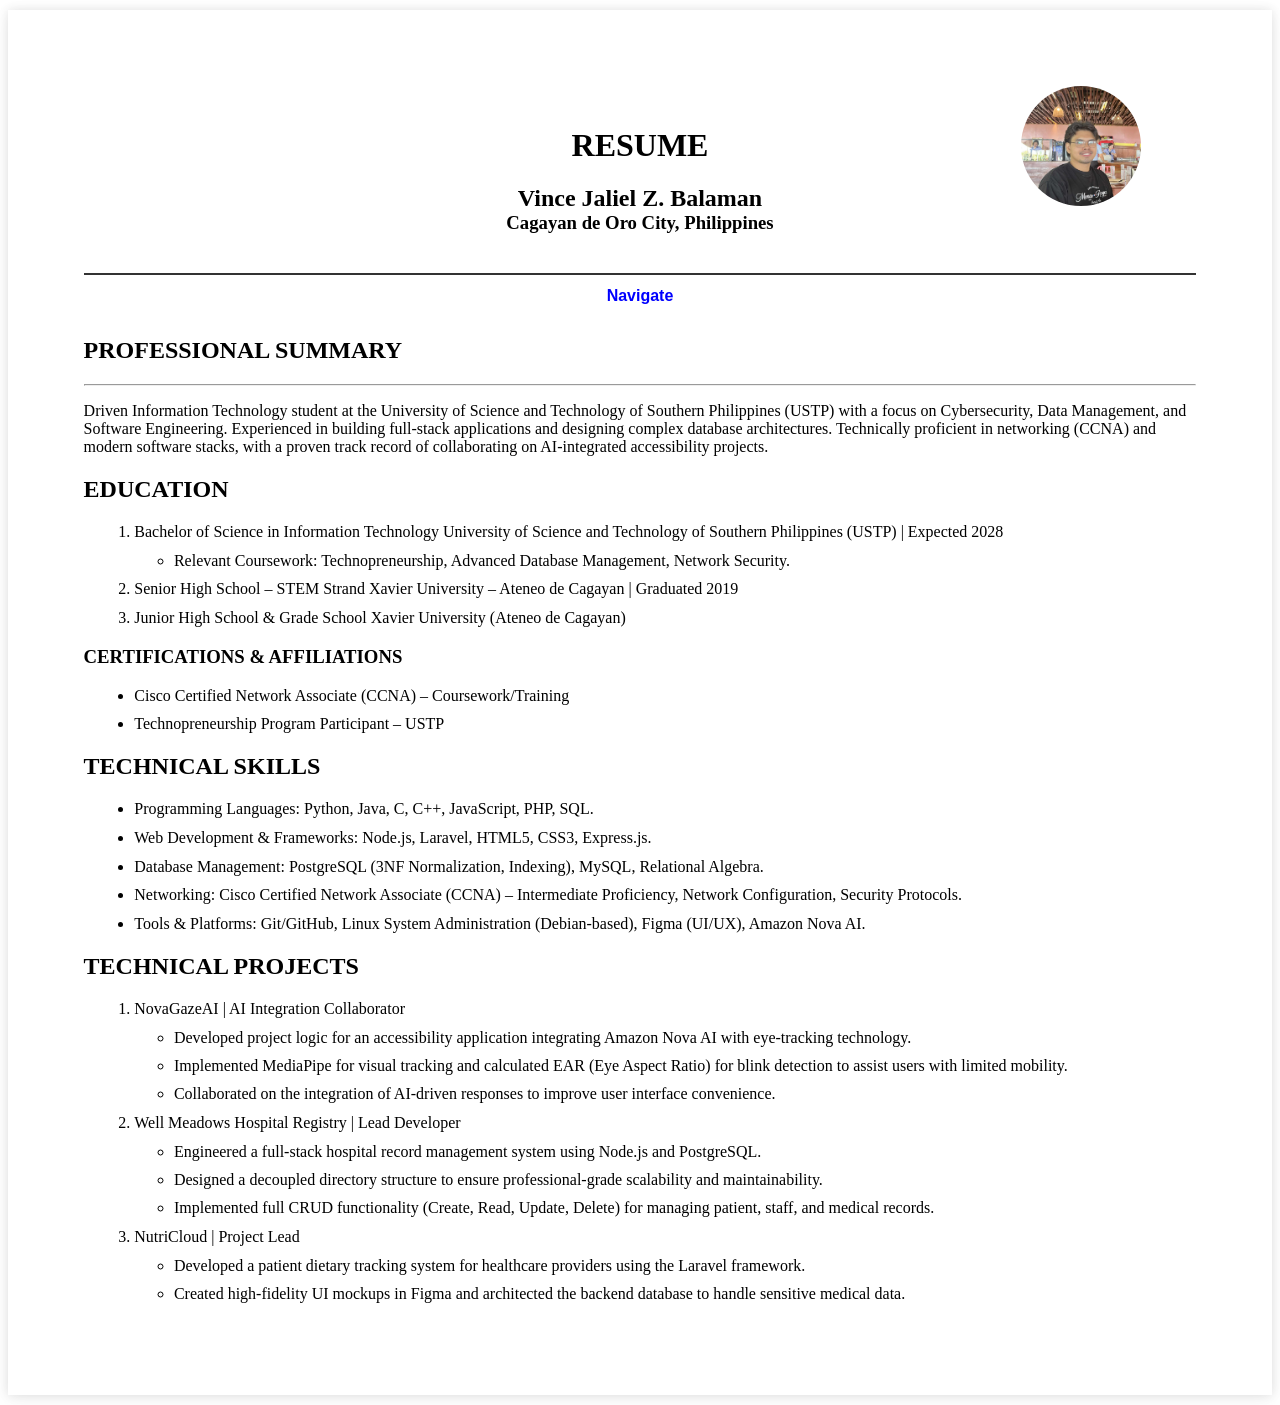
==== resume.html @ c4c331e5 "styled header and made collapsable navigation" ====
<!DOCTYPE html>
<html lang="en">
<head>
    <meta charset="UTF-8">
    <meta name="viewport" content="width=device-width, initial-scale=1.0">
    <title>Document</title>
    <link rel="stylesheet" href="resume.css">
    <script src="resume.js" defer></script>
</head>
<body>
    <div class="container">
        <header class="header">
            <div class="header-content">
                <h1>RESUME</h1>
                <h2 id="name">Vince Jaliel Z. Balaman</h2>
                <h3 id="add">Cagayan de Oro City, Philippines</h3>
            </div>
            
            <img src="assets/me.jpg" alt="Profile Photo" class="profile-photo">
        </header>
        <div class="navigate">
            <button class="nav-button">Navigate</button>
            <div class="nav-content">
                <a href="#aboutc">About</a>
                <a href="#educationc">Education</a>
                <a href="#skillsc">Skills</a>
                <a href="#projectsc">Projects</a>
                <a href="#contactc">Contact</a>
            </div>
        </div>
        <div class="about" id="aboutc">
            <h2>PROFESSIONAL SUMMARY</h2>
            <hr>
            <p>Driven Information Technology student at the University of Science and Technology of Southern Philippines (USTP) 
            with a focus on Cybersecurity, Data Management, and Software Engineering. Experienced in building full-stack applications 
            and designing complex database architectures. Technically proficient in networking (CCNA) and modern software stacks, 
            with a proven track record of collaborating on AI-integrated accessibility projects.</p>
        </div>
        <div class="education" id="educationc">
            <h2>EDUCATION</h2>
            <ol>
                <li>Bachelor of Science in Information Technology University of 
                    Science and Technology of Southern Philippines (USTP) | Expected 2028</li>
                <ul>
                    <li>Relevant Coursework: Technopreneurship, Advanced Database Management, Network Security.</li>
                </ul>
                <li>Senior High School – STEM Strand Xavier University – Ateneo de Cagayan | Graduated 2019</li>
                <li>Junior High School & Grade School Xavier University (Ateneo de Cagayan)</li>
            </ol>
            <h3>CERTIFICATIONS & AFFILIATIONS</h3>
            <ul>
                <li>Cisco Certified Network Associate (CCNA) – Coursework/Training</li>
                <li>Technopreneurship Program Participant – USTP</li>
            </ul>

        </div>
        <div class="skills" id="skillsc">
            <h2>TECHNICAL SKILLS</h2>
            <ul>
                <li>Programming Languages: Python, Java, C, C++, JavaScript, PHP, SQL.</li>
                <li>Web Development & Frameworks: Node.js, Laravel, HTML5, CSS3, Express.js.</li>
                <li>Database Management: PostgreSQL (3NF Normalization, Indexing), MySQL, Relational Algebra.</li>
                <li>Networking: Cisco Certified Network Associate (CCNA) – Intermediate Proficiency, Network Configuration, Security Protocols.</li>
                <li>Tools & Platforms: Git/GitHub, Linux System Administration (Debian-based), Figma (UI/UX), Amazon Nova AI.</li>
            </ul>

        </div>
        <div class="projects" id="projectsc">
            <h2>TECHNICAL PROJECTS</h2>
            <ol>
                <li>NovaGazeAI | AI Integration Collaborator</li>
                <ul>
                    <li>Developed project logic for an accessibility application integrating Amazon Nova AI with eye-tracking technology.</li>
                    <li>Implemented MediaPipe for visual tracking and calculated EAR (Eye Aspect Ratio) for blink detection to assist users with limited mobility.</li>
                    <li>Collaborated on the integration of AI-driven responses to improve user interface convenience.</li>
                </ul>
                <li>Well Meadows Hospital Registry | Lead Developer</li>
                <ul>
                    <li>Engineered a full-stack hospital record management system using Node.js and PostgreSQL.</li>
                    <li>Designed a decoupled directory structure to ensure professional-grade scalability and maintainability.</li>
                    <li>Implemented full CRUD functionality (Create, Read, Update, Delete) for managing patient, staff, and medical records.</li>
                </ul>
                <li>NutriCloud | Project Lead</li>
                <ul>
                    <li>Developed a patient dietary tracking system for healthcare providers using the Laravel framework.</li>
                    <li>Created high-fidelity UI mockups in Figma and architected the backend database to handle sensitive medical data.</li>
                </ul>
            </ol>

        </div>
        <div class="contact" id="contactc">

            <form action="click"></form>
        </div>
    </div>
</body>
</html>
---- resume.css ----
.container{
    background-color: white;
    width: var(210mm);
    min-height: var(297mm);
    padding: 20mm;
    margin: 10px auto;
    box-sizing: border-box;
    
    box-shadow: 0 0 10px rgba(0, 0, 0, 0.1), 0 5px 20px rgba(0, 0, 0, 0.05);
}

li{
    margin: 1%;
}

.header{
    position: relative;
    text-align: center;
    padding: 20px 0;
    border-bottom: 2px solid #333;
}

.profile-photo{
    position: absolute;
    top: 0;
    right: 5%;
    width: 120px;
    height: 120px;
    object-fit: cover;
    border-radius: 100%;
}

@media (max-width: 600px) {
    .profile-photo {
        position: static;
        display: block;
        margin: 0 auto 10px auto;
    }
}

#name{
    margin-bottom: 0;
}

#add{
    margin-top: 0;
}

.navigate{
    text-align: center;
}

.nav-button{
    color: blue;
    font-size: 100%;
    font-weight: bold;
    background-color: white;
    border: none;
    cursor: pointer;
    transition: 0.4s;
    margin-bottom: 1%;
    margin-top: 1%;
}

.active, .nav-button:hover {
    color: black;
}

.nav-content{
    display: flex;
    flex-direction: column;
    padding: 0 18px;
    max-height: 0;    
    overflow: hidden;
    transition: max-height 0.2s ease-out;
}
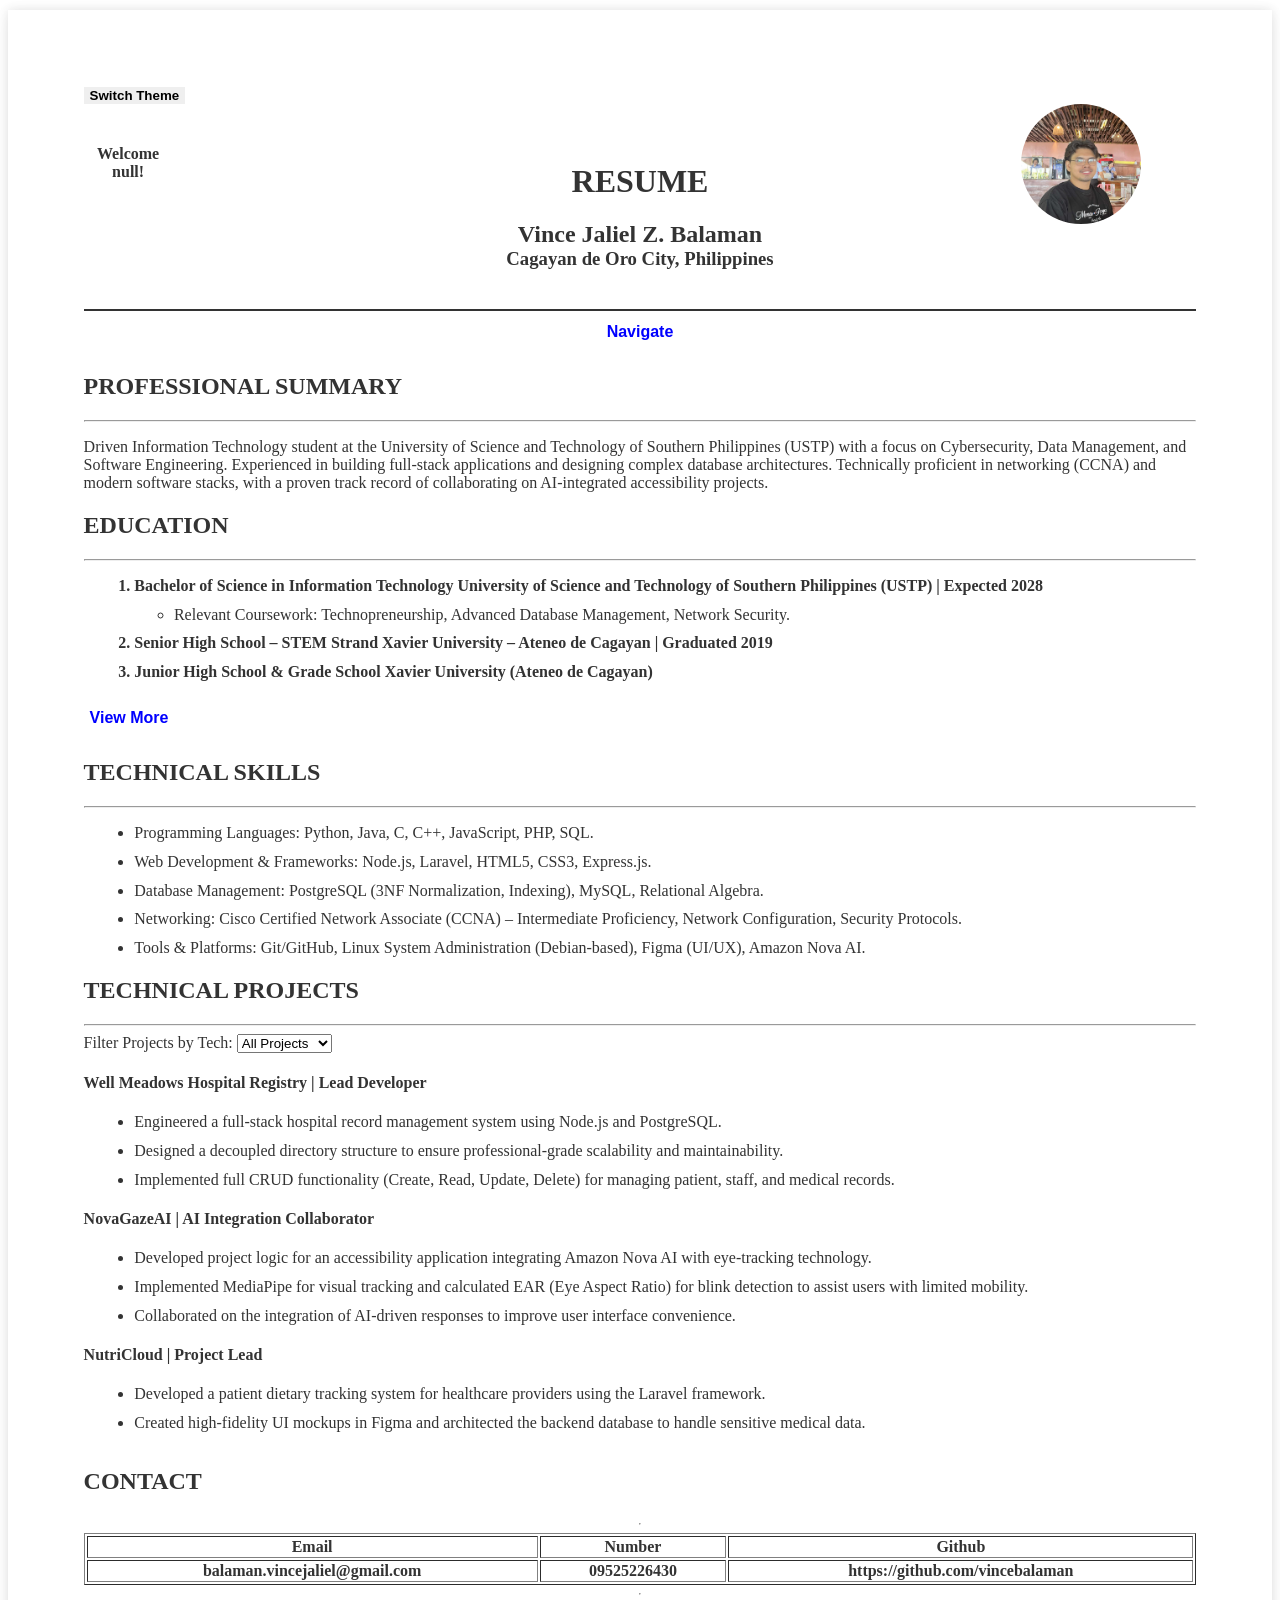
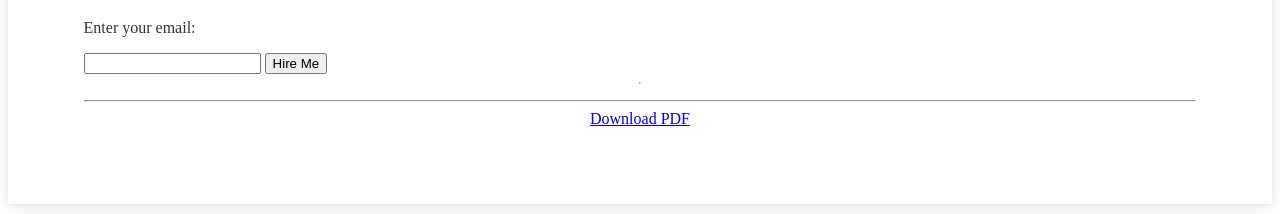
==== commit 5d1c1690: "version 0.5 of the website" ====
--- a/resume.html
+++ b/resume.html
@@ -5,12 +5,18 @@
     <meta name="viewport" content="width=device-width, initial-scale=1.0">
     <title>Document</title>
     <link rel="stylesheet" href="resume.css">
+    <script src="https://code.jquery.com/jquery-3.7.1.min.js" defer></script>
     <script src="resume.js" defer></script>
 </head>
 <body>
     <div class="container">
+        <nav>
+            <button id="theme-toggle">Switch Theme</button>
+        </nav>
         <header class="header">
             <div class="header-content">
+                <h4 id="guest"></h4>
+                <br>
                 <h1>RESUME</h1>
                 <h2 id="name">Vince Jaliel Z. Balaman</h2>
                 <h3 id="add">Cagayan de Oro City, Philippines</h3>
@@ -38,6 +44,7 @@
         </div>
         <div class="education" id="educationc">
             <h2>EDUCATION</h2>
+            <hr>
             <ol>
                 <li>Bachelor of Science in Information Technology University of 
                     Science and Technology of Southern Philippines (USTP) | Expected 2028</li>
@@ -47,15 +54,18 @@
                 <li>Senior High School – STEM Strand Xavier University – Ateneo de Cagayan | Graduated 2019</li>
                 <li>Junior High School & Grade School Xavier University (Ateneo de Cagayan)</li>
             </ol>
-            <h3>CERTIFICATIONS & AFFILIATIONS</h3>
-            <ul>
-                <li>Cisco Certified Network Associate (CCNA) – Coursework/Training</li>
-                <li>Technopreneurship Program Participant – USTP</li>
-            </ul>
-
+            <button class="more">View More</button>
+            <div class="certs">
+                <h3>CERTIFICATIONS & AFFILIATIONS</h3>
+                <ul>
+                    <li>Cisco Certified Network Associate (CCNA) – Coursework/Training</li>
+                    <li>Technopreneurship Program Participant – USTP</li>
+                </ul>
+            </div>
         </div>
         <div class="skills" id="skillsc">
             <h2>TECHNICAL SKILLS</h2>
+            <hr>
             <ul>
                 <li>Programming Languages: Python, Java, C, C++, JavaScript, PHP, SQL.</li>
                 <li>Web Development & Frameworks: Node.js, Laravel, HTML5, CSS3, Express.js.</li>
@@ -67,30 +77,76 @@
         </div>
         <div class="projects" id="projectsc">
             <h2>TECHNICAL PROJECTS</h2>
-            <ol>
-                <li>NovaGazeAI | AI Integration Collaborator</li>
-                <ul>
-                    <li>Developed project logic for an accessibility application integrating Amazon Nova AI with eye-tracking technology.</li>
-                    <li>Implemented MediaPipe for visual tracking and calculated EAR (Eye Aspect Ratio) for blink detection to assist users with limited mobility.</li>
-                    <li>Collaborated on the integration of AI-driven responses to improve user interface convenience.</li>
-                </ul>
-                <li>Well Meadows Hospital Registry | Lead Developer</li>
-                <ul>
-                    <li>Engineered a full-stack hospital record management system using Node.js and PostgreSQL.</li>
-                    <li>Designed a decoupled directory structure to ensure professional-grade scalability and maintainability.</li>
-                    <li>Implemented full CRUD functionality (Create, Read, Update, Delete) for managing patient, staff, and medical records.</li>
-                </ul>
-                <li>NutriCloud | Project Lead</li>
-                <ul>
-                    <li>Developed a patient dietary tracking system for healthcare providers using the Laravel framework.</li>
-                    <li>Created high-fidelity UI mockups in Figma and architected the backend database to handle sensitive medical data.</li>
-                </ul>
-            </ol>
+            <hr>
+            <label for="project-filter">Filter Projects by Tech:</label>
+            <select id="project-filter">
+                <option value="all">All Projects</option>
+                <option value="postgresql">PostgreSQL</option>
+                <option value="laravel">Laravel</option>
+                <option value="ai">AI / Python</option>
+            </select>
 
+            <div id="project-list">
+                <div class="project-item" data-tech="postgresql">
+                    <h4>Well Meadows Hospital Registry | Lead Developer</h4>
+                    <ul>
+                        <li>Engineered a full-stack hospital record management system using Node.js and PostgreSQL.</li>
+                        <li>Designed a decoupled directory structure to ensure professional-grade scalability and maintainability.</li>
+                        <li>Implemented full CRUD functionality (Create, Read, Update, Delete) for managing patient, staff, and medical records.</li>
+                    </ul>
+                </div>
+                <div class="project-item" data-tech="ai">
+                    <h4>NovaGazeAI | AI Integration Collaborator</h4>
+                    <ul>
+                        <li>Developed project logic for an accessibility application integrating Amazon Nova AI with eye-tracking technology.</li>
+                        <li>Implemented MediaPipe for visual tracking and calculated EAR (Eye Aspect Ratio) for blink detection to assist users with limited mobility.</li>
+                        <li>Collaborated on the integration of AI-driven responses to improve user interface convenience.</li>
+                    </ul>
+                </div>
+                <div class="project-item" data-tech="laravel">
+                    <h4>NutriCloud | Project Lead</h4>
+                    <ul>
+                        <li>Developed a patient dietary tracking system for healthcare providers using the Laravel framework.</li>
+                        <li>Created high-fidelity UI mockups in Figma and architected the backend database to handle sensitive medical data.</li>
+                    </ul>
+                </div>
+            </div>
         </div>
+
         <div class="contact" id="contactc">
-
-            <form action="click"></form>
+            <h2>CONTACT</h2>
+            <hr>
+            <table border="1">
+                <tr>
+                    <th>Email</th>
+                    <th>Number</th>
+                    <th>Github</th>
+                </tr>
+                <tr>
+                    <th>balaman.vincejaliel@gmail.com</th>
+                    <th>09525226430</th>
+                    <th>https://github.com/vincebalaman</th>
+                </tr>
+            </table>
+            <hr>
+            <form class="hform">
+                <p>Enter your email: </p>
+                <input type="email" id="user-email">
+                <input type="submit" value="Hire Me">
+            </form>
+            <hr>
+            <div id="contact-panel" style="display:none; position:fixed; top:20%; left:30%; background:white; padding:20px; border:1px solid #ccc;">
+                <form >
+                    <input type="text" name="name" value="Vince Balaman">
+                </form>
+                <h3>Contact Me</h3>
+                <p>Email: example@email.com</p>
+                <button id="close-panel">Close</button>
+            </div>
+        </div>
+        <div class="download">
+            <hr>
+            <a href="assets/my-resume.pdf" download="YourName_Resume" class="btn">Download PDF</a>
         </div>
     </div>
 </body>
--- a/resume.css
+++ b/resume.css
@@ -1,3 +1,13 @@
+#theme-toggle{
+    font-weight: bold;
+    border: none;
+    cursor: pointer;
+}
+
+.container { background: #fff; color: #333; transition: 0.3s; }
+
+.container.dark-theme { background: #1a1a1a; color: #f4f4f4; }
+
 .container{
     background-color: white;
     width: var(210mm);
@@ -13,11 +23,25 @@
     margin: 1%;
 }
 
+ol{
+    font-weight: bold;
+}
+
+ul{
+    font-weight: lighter;
+}
+
 .header{
     position: relative;
     text-align: center;
     padding: 20px 0;
     border-bottom: 2px solid #333;
+}
+
+#guest{
+    position: absolute;
+    right: 92%;
+    padding-bottom: 1%;
 }
 
 .profile-photo{
@@ -73,4 +97,44 @@
     max-height: 0;    
     overflow: hidden;
     transition: max-height 0.2s ease-out;
-}+}
+
+
+
+.more{
+    color: blue;
+    font-size: 100%;
+    font-weight: bold;
+    background-color: white;
+    border: none;
+    cursor: pointer;
+    transition: 0.4s;
+    margin-bottom: 1%;
+    margin-top: 1%;
+}
+
+.active, .more:hover {
+    color: black;
+}
+
+.certs{
+    display: flex;
+    flex-direction: column;
+    padding: 0 18px;
+    max-height: 0;    
+    overflow: hidden;
+    transition: max-height 0.2s ease-out;
+}
+
+.contact{
+    display: flex;
+    flex-direction: column;
+}
+
+.hform{
+    align-items: center;
+}
+
+.download{
+    text-align: center;
+}
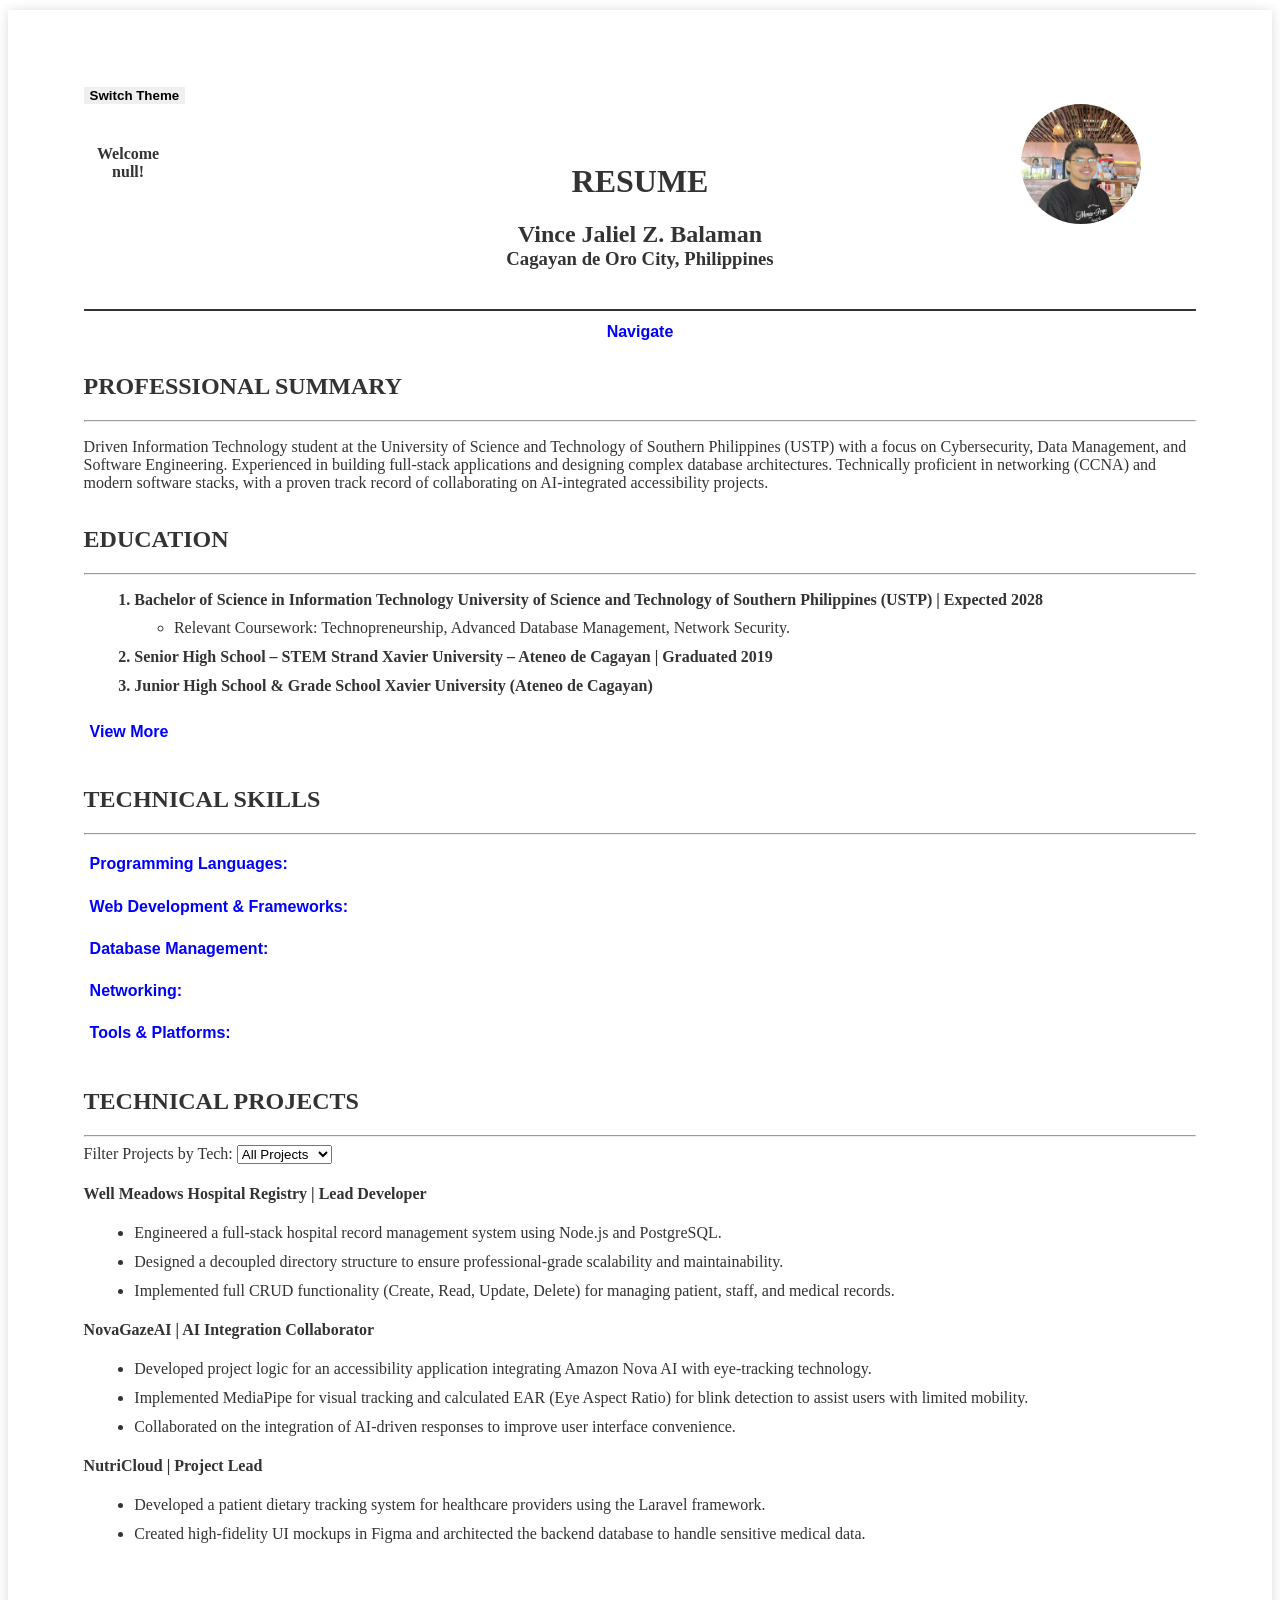
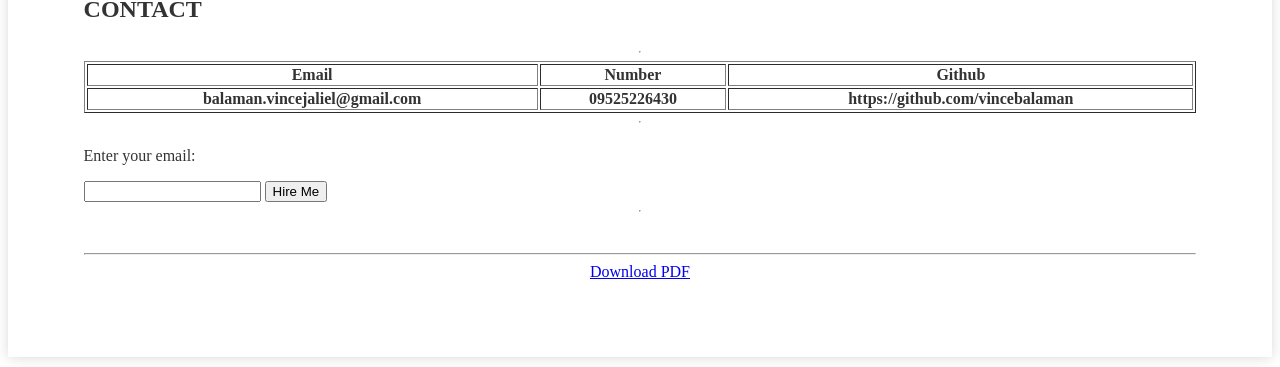
==== commit d8292e35: "almost finished version" ====
--- a/resume.html
+++ b/resume.html
@@ -66,13 +66,54 @@
         <div class="skills" id="skillsc">
             <h2>TECHNICAL SKILLS</h2>
             <hr>
-            <ul>
-                <li>Programming Languages: Python, Java, C, C++, JavaScript, PHP, SQL.</li>
-                <li>Web Development & Frameworks: Node.js, Laravel, HTML5, CSS3, Express.js.</li>
-                <li>Database Management: PostgreSQL (3NF Normalization, Indexing), MySQL, Relational Algebra.</li>
-                <li>Networking: Cisco Certified Network Associate (CCNA) – Intermediate Proficiency, Network Configuration, Security Protocols.</li>
-                <li>Tools & Platforms: Git/GitHub, Linux System Administration (Debian-based), Figma (UI/UX), Amazon Nova AI.</li>
-            </ul>
+            <button class="skillsb" id="proglang">Programming Languages:</button>
+            <div class="skillsc" id="proglangc">
+                <ul>
+                    <li>Python</li>
+                    <li>Java</li>
+                    <li>C</li>
+                    <li>C++</li>
+                    <li>JavaScript</li>
+                    <li>PHP</li>
+                    <li>SQL</li>
+                </ul>
+            </div>
+            <button class="skillsb" id="frameworksb">Web Development & Frameworks:</button>
+            <div class="skillsc" id="frameworksc">
+                <ul>
+                    <li>Node.js</li>
+                    <li>Laravel</li>
+                    <li>HTML5</li>
+                    <li>CSS3</li>
+                    <li>Express.js</li>
+                </ul>
+            </div>
+            <button class="skillsb" id="datab">Database Management:</button>
+            <div class="skillsc" id="dbc">
+                <ul>
+                    <li>PostgreSQL</li>
+                    <li>MySQL</li>
+                    <li>Relational Algebra</li>
+                    <li>Normalization</li>
+                    <li>Query Optimization</li>
+                </ul>
+            </div>
+            <button class="skillsb" id="networkingb">Networking:</button>
+            <div class="skillsc" id="networkingc">
+                <ul>
+                    <li>Cisco Certified Network Associate (CCNA)</li>
+                    <li>Network Configuration</li>
+                    <li>Security Protocols</li>
+                </ul>
+            </div>
+            <button class="skillsb" id="toolsb">Tools & Platforms:</button>
+            <div class="skillsc" id="toolsc">
+                <ul>
+                    <li>Git/GitHub</li>
+                    <li>Linux System Administration (Debian / Ubuntu)</li>
+                    <li>Figma (UI/UX)</li>
+                </ul>
+            </div>
 
         </div>
         <div class="projects" id="projectsc">
@@ -146,7 +187,7 @@
         </div>
         <div class="download">
             <hr>
-            <a href="assets/my-resume.pdf" download="YourName_Resume" class="btn">Download PDF</a>
+            <a href="assets/ResumePDF.pdf" download="ResumePDF" class="btn">Download PDF</a>
         </div>
     </div>
 </body>
--- a/resume.css
+++ b/resume.css
@@ -99,7 +99,25 @@
     transition: max-height 0.2s ease-out;
 }
 
-
+.about{
+    margin-bottom: 3%;
+}
+
+.education{
+    margin-bottom: 3%;
+}
+
+.skills{
+    margin-bottom: 3%;
+}
+
+.projects{
+    margin-bottom: 3%;
+}
+
+.contact{
+    margin-bottom: 3%;
+}
 
 .more{
     color: blue;
@@ -126,6 +144,68 @@
     transition: max-height 0.2s ease-out;
 }
 
+
+.skillsb{
+    color: blue;
+    font-size: 100%;
+    font-weight: bold;
+    background-color: white;
+    border: none;
+    cursor: pointer;
+    transition: 0.4s;
+    margin-bottom: 1%;
+    margin-top: 1%;
+}
+
+.active, .skillsb:hover {
+    color: black;
+}
+
+#proglangc{
+    display: flex;
+    flex-direction: column;
+    padding: 0 18px;
+    max-height: 0;    
+    overflow: hidden;
+    transition: max-height 0.2s ease-out;
+}
+
+#frameworksc{
+    display: flex;
+    flex-direction: column;
+    padding: 0 18px;
+    max-height: 0;    
+    overflow: hidden;
+    transition: max-height 0.2s ease-out;
+}
+
+#dbc{
+    display: flex;
+    flex-direction: column;
+    padding: 0 18px;
+    max-height: 0;    
+    overflow: hidden;
+    transition: max-height 0.2s ease-out;
+}
+
+#networkingc{
+    display: flex;
+    flex-direction: column;
+    padding: 0 18px;
+    max-height: 0;    
+    overflow: hidden;
+    transition: max-height 0.2s ease-out;
+}
+
+#toolsc{
+    display: flex;
+    flex-direction: column;
+    padding: 0 18px;
+    max-height: 0;    
+    overflow: hidden;
+    transition: max-height 0.2s ease-out;
+}
+
 .contact{
     display: flex;
     flex-direction: column;
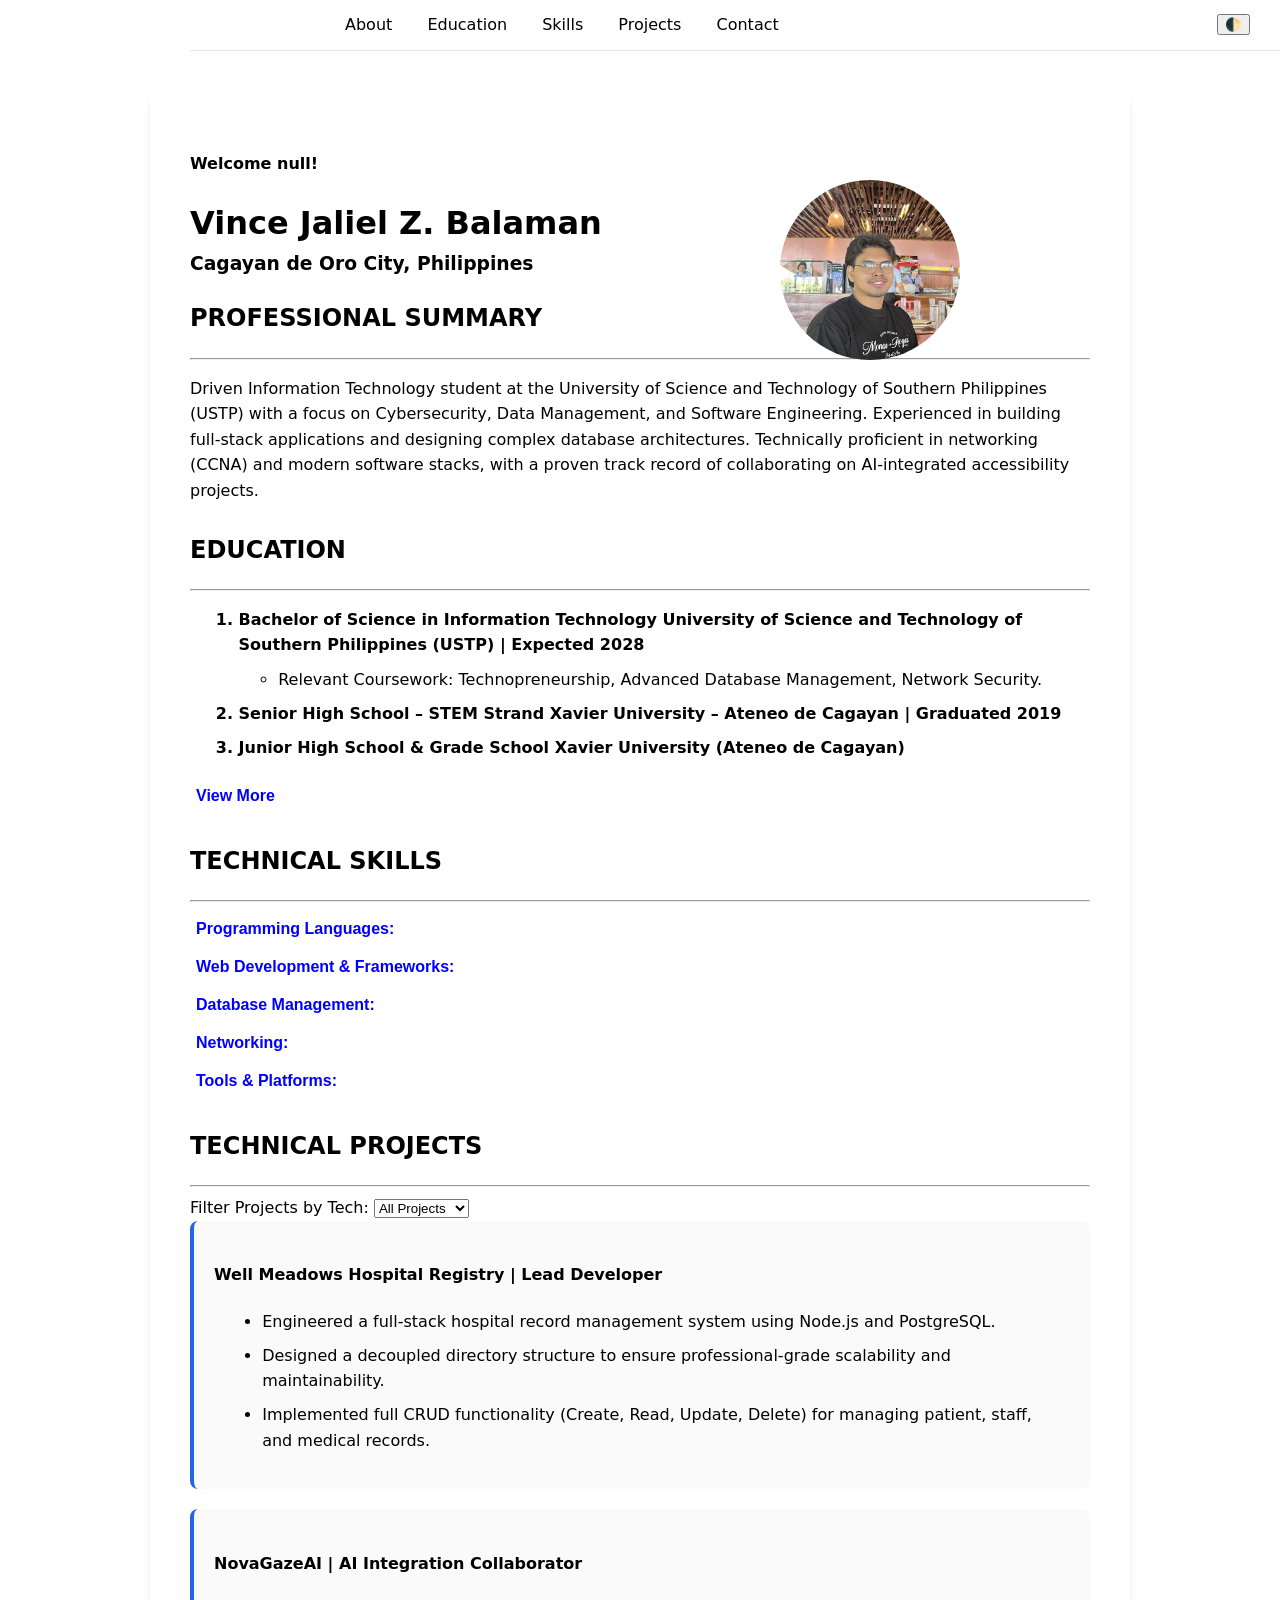
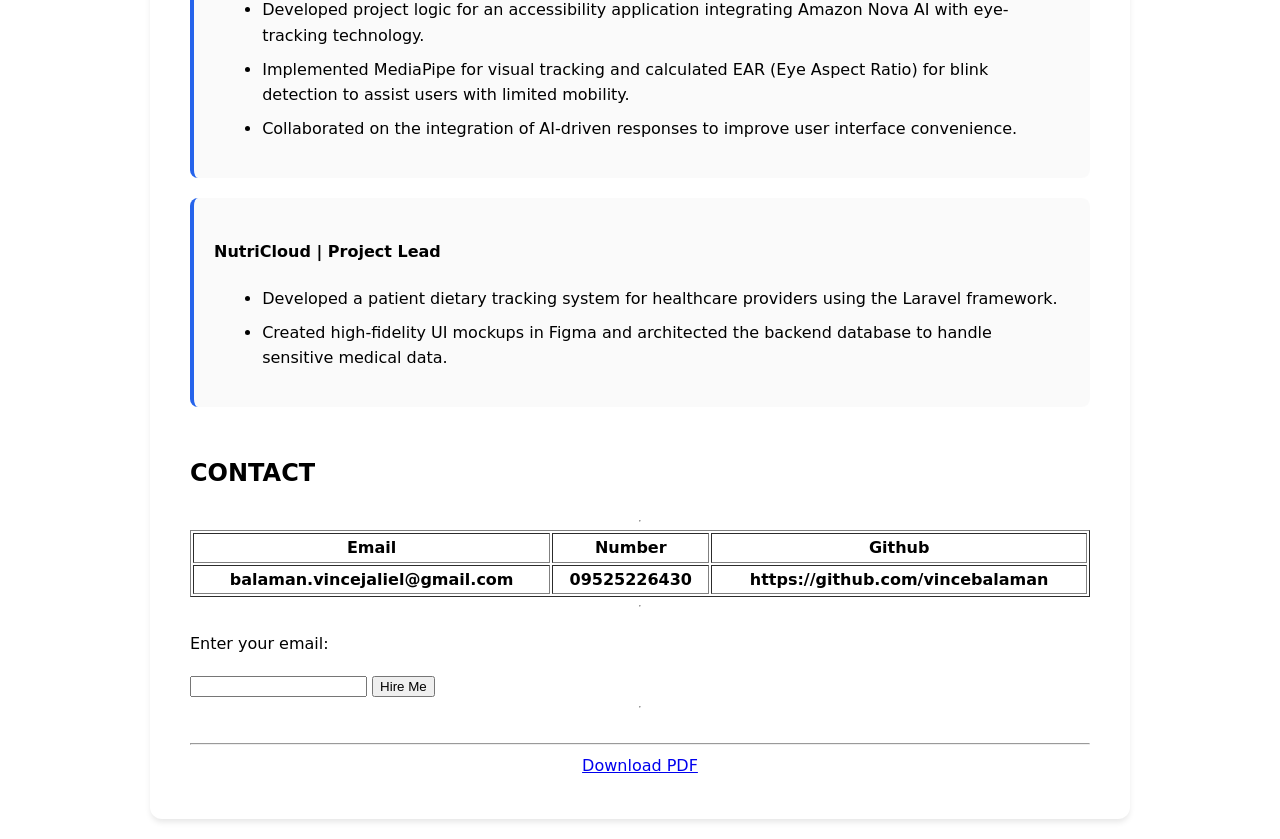
==== commit 4fdde9a7: "beautified version" ====
--- a/resume.html
+++ b/resume.html
@@ -10,30 +10,26 @@
 </head>
 <body>
     <div class="container">
-        <nav>
-            <button id="theme-toggle">Switch Theme</button>
+        <nav class="navbar">
+            <div class="nav-container">
+                <div class="nav-links">
+                    <a href="#aboutc">About</a>
+                    <a href="#educationc">Education</a>
+                    <a href="#skillsc">Skills</a>
+                    <a href="#projectsc">Projects</a>
+                    <a href="#contactc">Contact</a>
+                </div>
+                <button id="theme-toggle">🌓</button>
+            </div>
         </nav>
-        <header class="header">
-            <div class="header-content">
+        <header class="hero-header">
+            <div class="hero-text">
                 <h4 id="guest"></h4>
-                <br>
-                <h1>RESUME</h1>
-                <h2 id="name">Vince Jaliel Z. Balaman</h2>
+                <h1 id="name">Vince Jaliel Z. Balaman</h1>
                 <h3 id="add">Cagayan de Oro City, Philippines</h3>
             </div>
-            
             <img src="assets/me.jpg" alt="Profile Photo" class="profile-photo">
         </header>
-        <div class="navigate">
-            <button class="nav-button">Navigate</button>
-            <div class="nav-content">
-                <a href="#aboutc">About</a>
-                <a href="#educationc">Education</a>
-                <a href="#skillsc">Skills</a>
-                <a href="#projectsc">Projects</a>
-                <a href="#contactc">Contact</a>
-            </div>
-        </div>
         <div class="about" id="aboutc">
             <h2>PROFESSIONAL SUMMARY</h2>
             <hr>
--- a/resume.css
+++ b/resume.css
@@ -1,22 +1,84 @@
+:root {
+    --primary-color: #2563eb; /* Professional Blue */
+    --bg-light: #ffffff;
+    --text-light: #1f2937;
+    --bg-dark: #0f172a;
+    --text-dark: #f8fafc;
+    --nav-bg: rgba(255, 255, 255, 0.8);
+}
+
+body {
+    font-family: 'Inter', system-ui, sans-serif;
+    line-height: 1.6;
+    margin: 0;
+    padding-top: 70px; /* Space for fixed nav */
+    transition: background 0.3s;
+}
+
+/* Navbar Styling */
+.navbar {
+    position: fixed;
+    top: 0;
+    width: 100%;
+    background: var(--nav-bg);
+    backdrop-filter: blur(10px);
+    border-bottom: 1px solid #e5e7eb;
+    z-index: 1000;
+}
+
+.nav-container {
+    max-width: 1000px;
+    margin: 0 auto;
+    display: flex;
+    justify-content: space-between;
+    align-items: center;
+    padding: 0.75rem 2rem;
+}
+
+.nav-links a {
+    text-decoration: none;
+    color: inherit;
+    margin: 0 15px;
+    font-weight: 500;
+    transition: color 0.2s;
+}
+
+.nav-links a:hover { color: var(--primary-color); }
+
+/* Main Layout */
+.container {
+    max-width: 900px;
+    margin: 20px auto;
+    padding: 40px;
+    background: var(--bg-light);
+    border-radius: 12px;
+    box-shadow: 0 4px 6px -1px rgba(0, 0, 0, 0.1);
+}
+
 #theme-toggle{
-    font-weight: bold;
-    border: none;
-    cursor: pointer;
-}
-
-.container { background: #fff; color: #333; transition: 0.3s; }
-
-.container.dark-theme { background: #1a1a1a; color: #f4f4f4; }
-
-.container{
-    background-color: white;
-    width: var(210mm);
-    min-height: var(297mm);
-    padding: 20mm;
-    margin: 10px auto;
-    box-sizing: border-box;
-    
-    box-shadow: 0 0 10px rgba(0, 0, 0, 0.1), 0 5px 20px rgba(0, 0, 0, 0.05);
+    position: relative;
+    right: 8%;
+}
+
+.dark-theme { background-color: var(--bg-dark); color: var(--text-dark); }
+.dark-theme .container { background: #1e293b; color: var(--text-dark); }
+.dark-theme .navbar { background: rgba(15, 23, 42, 0.9); border-bottom-color: #334155; }
+
+/* Section Styling */
+.section-title {
+    color: var(--primary-color);
+    border-bottom: 2px solid var(--primary-color);
+    padding-bottom: 5px;
+    text-transform: uppercase;
+    font-size: 1.2rem;
+}
+
+.project-item {
+    background: rgba(0,0,0,0.02);
+    padding: 20px;
+    border-radius: 8px;
+    border-left: 4px solid var(--primary-color);
+    margin-bottom: 20px;
 }
 
 li{
@@ -38,18 +100,12 @@
     border-bottom: 2px solid #333;
 }
 
-#guest{
-    position: absolute;
-    right: 92%;
-    padding-bottom: 1%;
-}
-
 .profile-photo{
     position: absolute;
-    top: 0;
-    right: 5%;
-    width: 120px;
-    height: 120px;
+    top: 20%;
+    right: 25%;
+    width: 180px;
+    height: 180px;
     object-fit: cover;
     border-radius: 100%;
 }
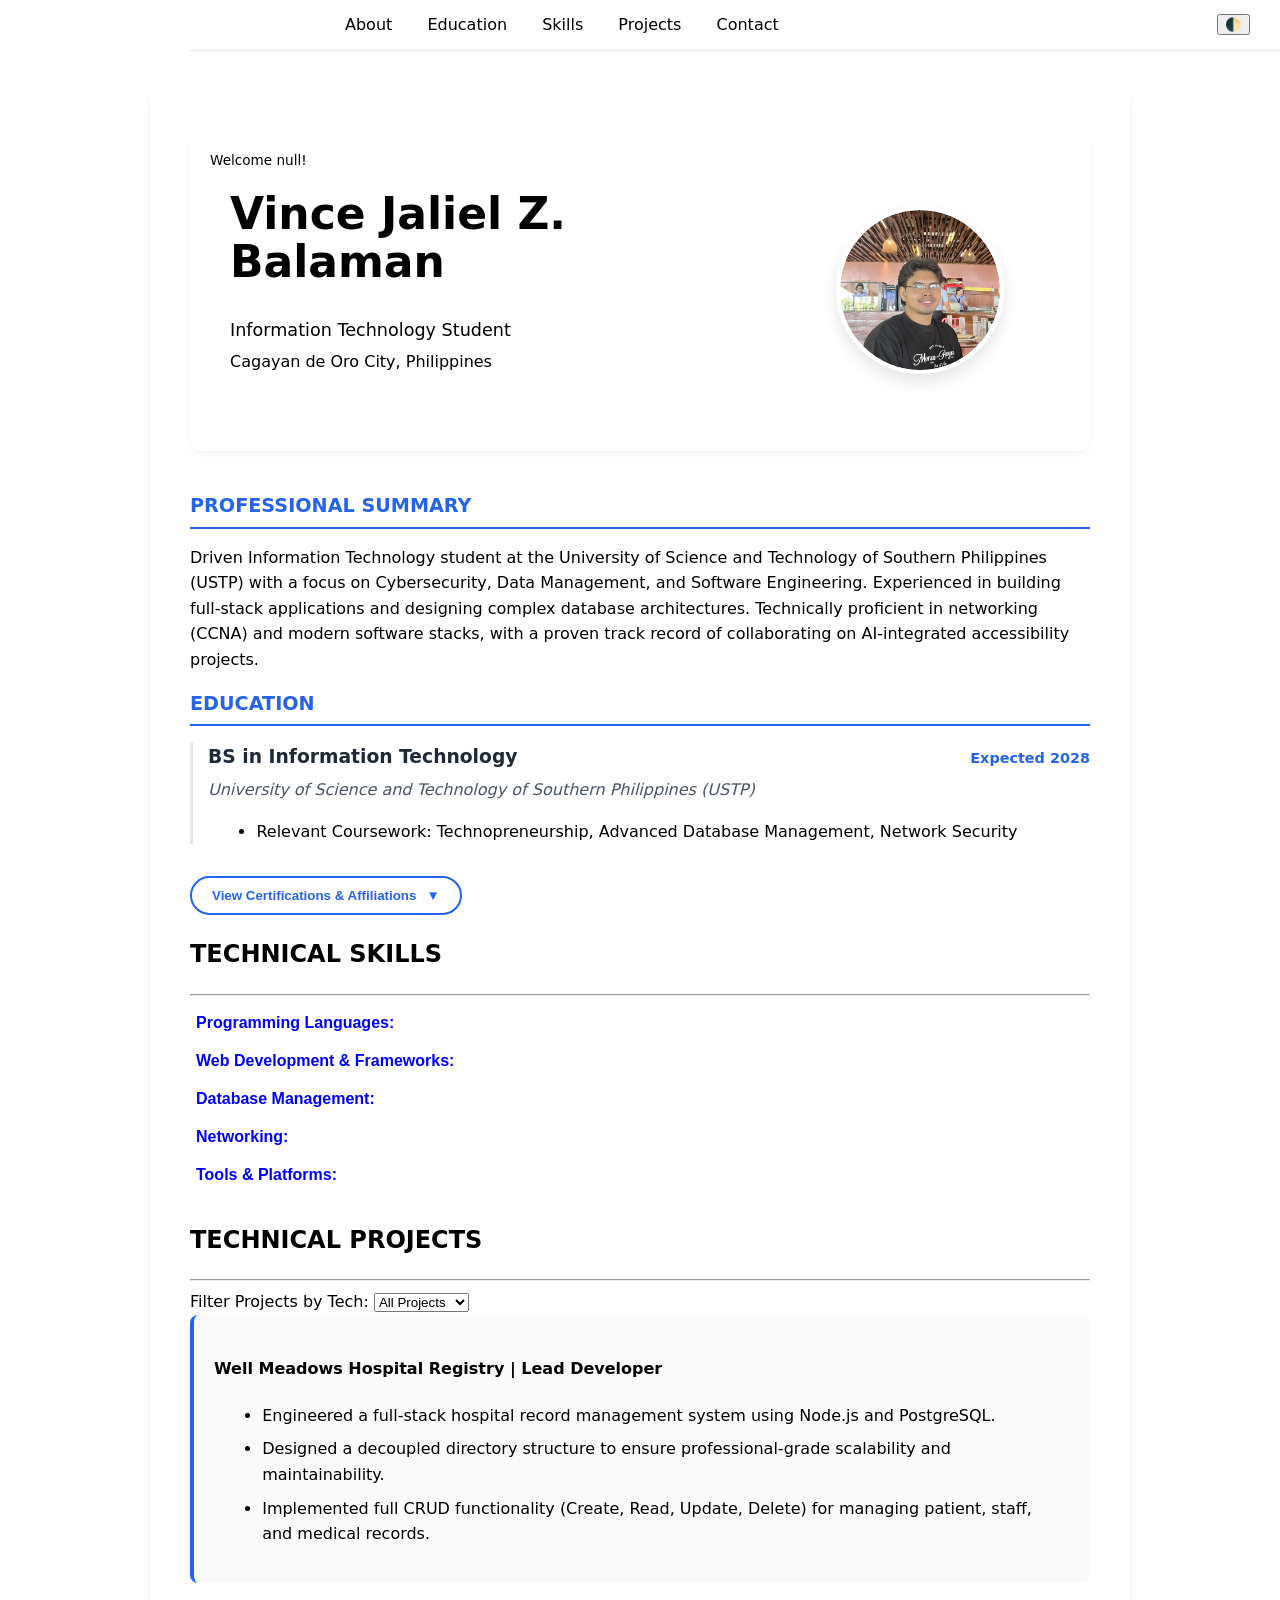
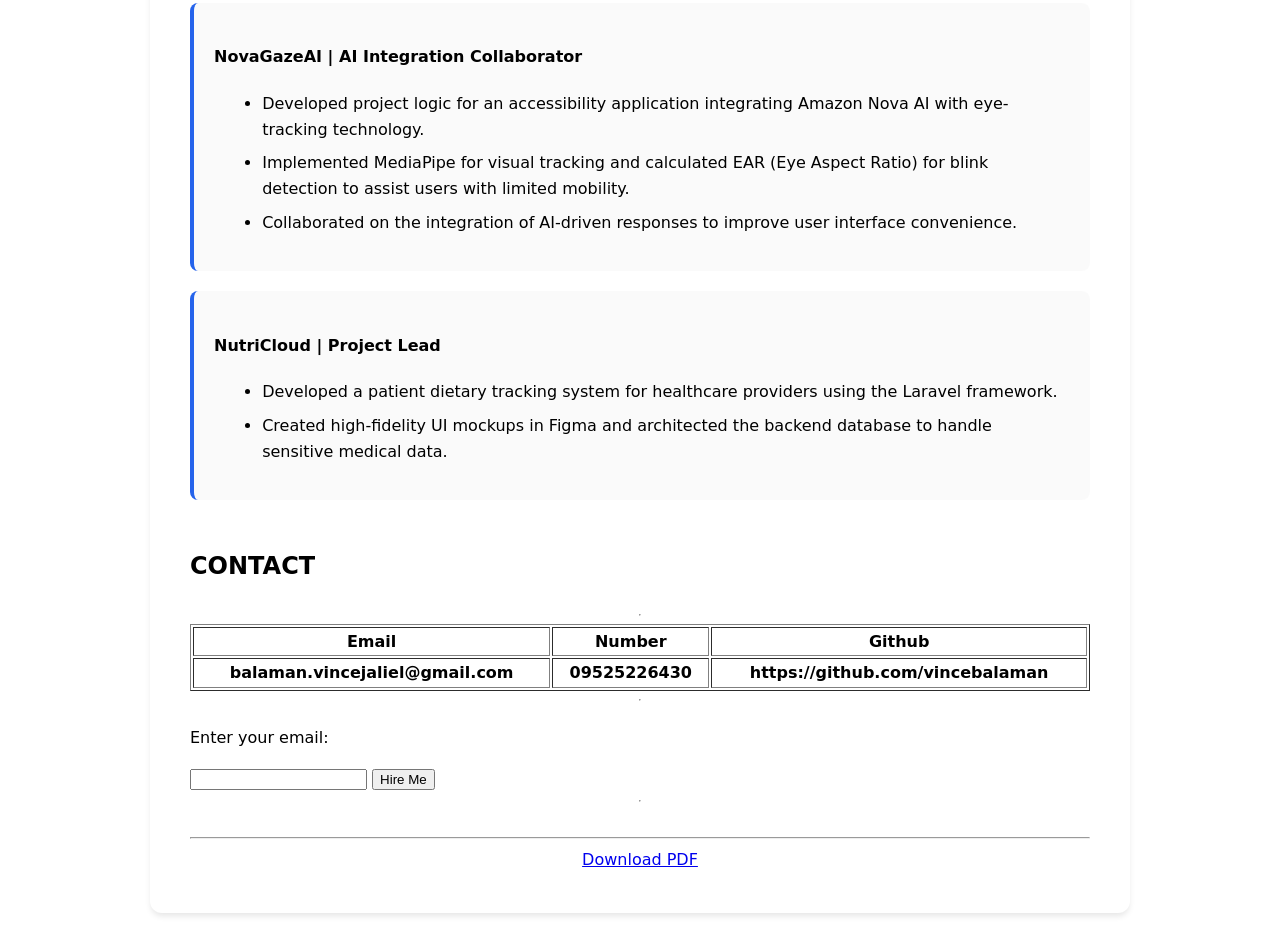
==== commit 16c97154: "up till educ" ====
--- a/resume.html
+++ b/resume.html
@@ -22,43 +22,63 @@
                 <button id="theme-toggle">🌓</button>
             </div>
         </nav>
-        <header class="hero-header">
-            <div class="hero-text">
-                <h4 id="guest"></h4>
-                <h1 id="name">Vince Jaliel Z. Balaman</h1>
-                <h3 id="add">Cagayan de Oro City, Philippines</h3>
-            </div>
-            <img src="assets/me.jpg" alt="Profile Photo" class="profile-photo">
+        <header class="hero-section">
+            <div class="welcome-bar">
+                <span id="guest"></span>
+            </div>
+
+            <div class="hero-container">
+                <div class="hero-text-col">
+                    <h1 id="name">Vince Jaliel Z. Balaman</h1>
+                    <p class="tagline">Information Technology Student</p>
+                    <p class="address">Cagayan de Oro City, Philippines</p>
+                    
+                    </div>
+
+                <div class="hero-photo-col">
+                    <div class="profile-photo-wrapper">
+                        <img src="assets/me.jpg" alt="Vince Balaman" class="profile-photo">
+                    </div>
+                </div>
+            </div>
         </header>
-        <div class="about" id="aboutc">
-            <h2>PROFESSIONAL SUMMARY</h2>
-            <hr>
+        <div class="summary-section" id="aboutc">
+            <h2 class="section-title">PROFESSIONAL SUMMARY</h2>
             <p>Driven Information Technology student at the University of Science and Technology of Southern Philippines (USTP) 
             with a focus on Cybersecurity, Data Management, and Software Engineering. Experienced in building full-stack applications 
             and designing complex database architectures. Technically proficient in networking (CCNA) and modern software stacks, 
             with a proven track record of collaborating on AI-integrated accessibility projects.</p>
         </div>
-        <div class="education" id="educationc">
-            <h2>EDUCATION</h2>
-            <hr>
-            <ol>
-                <li>Bachelor of Science in Information Technology University of 
-                    Science and Technology of Southern Philippines (USTP) | Expected 2028</li>
-                <ul>
-                    <li>Relevant Coursework: Technopreneurship, Advanced Database Management, Network Security.</li>
-                </ul>
-                <li>Senior High School – STEM Strand Xavier University – Ateneo de Cagayan | Graduated 2019</li>
-                <li>Junior High School & Grade School Xavier University (Ateneo de Cagayan)</li>
-            </ol>
-            <button class="more">View More</button>
-            <div class="certs">
-                <h3>CERTIFICATIONS & AFFILIATIONS</h3>
-                <ul>
-                    <li>Cisco Certified Network Associate (CCNA) – Coursework/Training</li>
-                    <li>Technopreneurship Program Participant – USTP</li>
-                </ul>
-            </div>
-        </div>
+        <section class="education-section" id="educationc">
+            <h2 class="section-title">Education</h2>
+            
+            <div class="education-item">
+                <div class="edu-header">
+                    <h3>BS in Information Technology</h3>
+                    <span class="edu-date">Expected 2028</span>
+                </div>
+                <p class="school-name">University of Science and Technology of Southern Philippines (USTP)</p>
+                <ul class="coursework">
+                    <li>Relevant Coursework: Technopreneurship, Advanced Database Management, Network Security</li>
+                </ul>
+            </div>
+
+            <div class="expandable-wrapper">
+                <button class="more-btn" id="toggle-certs">
+                    <span>View Certifications & Affiliations</span>
+                    <i class="arrow-icon">▼</i>
+                </button>
+                
+                <div class="certs-content">
+                    <div class="cert-card">
+                        <ul>
+                            <li>Cisco Certified Network Associate (CCNA) – Coursework/Training</li>
+                            <li>Technopreneurship Program Participant – USTP</li>
+                        </ul>
+                    </div>
+                </div>
+            </div>
+        </section>
         <div class="skills" id="skillsc">
             <h2>TECHNICAL SKILLS</h2>
             <hr>
--- a/resume.css
+++ b/resume.css
@@ -93,19 +93,53 @@
     font-weight: lighter;
 }
 
-.header{
+.hero-section {
+    background-color: var(--hero-bg);
+    border-radius: 12px;
+    padding: 60px 40px;
+    box-shadow: 0 4px 6px -1px rgba(0, 0, 0, 0.05);
+    margin-bottom: 40px;
     position: relative;
-    text-align: center;
-    padding: 20px 0;
-    border-bottom: 2px solid #333;
+    overflow: hidden;
+}
+
+.hero-section::after {
+    content: '';
+    position: absolute;
+    width: 200px;
+    height: 200px;
+    background: linear-gradient(135deg, var(--primary), transparent);
+    top: -50px;
+    right: -50px;
+    border-radius: 50%;
+    opacity: 0.1;
+}
+
+.hero-container {
+    display: grid;
+    grid-template-columns: 2fr 1fr; /* 2 parts text, 1 part photo */
+    gap: 40px;
+    align-items: center; /* V-Centering */
+}
+
+.profile-photo-wrapper {
+    width: 160px; /* Slightly larger, centered in its col */
+    height: 160px;
+    margin: 0 auto; /* Horizontal centering in the col */
+    overflow: hidden;
+    border-radius: 50%;
+    border: 4px solid #fff; /* White 'matte' border */
+    box-shadow: 0 8px 15px rgba(0,0,0,0.1); /* Soft shadow */
+    transition: transform 0.3s ease;
+}
+
+.profile-photo-wrapper:hover {
+    transform: translateY(-5px);
 }
 
 .profile-photo{
-    position: absolute;
-    top: 20%;
-    right: 25%;
-    width: 180px;
-    height: 180px;
+    width: 100%;
+    height: 100%;
     object-fit: cover;
     border-radius: 100%;
 }
@@ -118,23 +152,120 @@
     }
 }
 
-#name{
-    margin-bottom: 0;
+#guest {
+    position: absolute;
+    top: 20px;
+    left: 20px;
+    color: var(--text-sub);
+    font-size: 0.85rem;
+    font-weight: 400;
+}
+
+#name {
+    margin-top: 0;
+    font-size: 2.75rem;
+    line-height: 1.1;
+    color: var(--text-main);
+}
+
+.tagline {
+    font-size: 1.1rem;
+    color: var(--primary);
+    font-weight: 500;
+    margin-bottom: 5px;
+}
+
+.address {
+    margin-top: 0;
+    color: var(--text-sub);
+    font-weight: lighter;
 }
 
 #add{
     margin-top: 0;
 }
 
-.navigate{
-    text-align: center;
-}
-
-.nav-button{
+
+/* Container for the education entries */
+.education-item {
+    margin-bottom: 2rem;
+    padding-left: 15px;
+    border-left: 3px solid #e5e7eb; /* The 'Timeline' line */
+}
+
+.edu-header {
+    display: flex;
+    justify-content: space-between;
+    align-items: baseline;
+}
+
+.edu-header h3 { margin: 0; color: #1f2937; }
+.edu-date { font-weight: bold; color: #2563eb; font-size: 0.9rem; }
+.school-name { margin-top: 5px; color: #4b5563; font-style: italic; }
+
+/* The Modern Button */
+.more-btn {
+    display: flex;
+    align-items: center;
+    gap: 10px;
+    background: transparent;
+    border: 2px solid #2563eb;
+    color: #2563eb;
+    padding: 10px 20px;
+    border-radius: 30px;
+    font-weight: bold;
+    cursor: pointer;
+    transition: all 0.3s ease;
+    margin-top: 10px;
+}
+
+.more-btn:hover {
+    background: #2563eb;
+    color: white;
+}
+
+.more-btn.active .arrow-icon {
+    transform: rotate(180deg);
+}
+
+.arrow-icon {
+    font-style: normal;
+    transition: transform 0.3s ease;
+}
+
+/* The Collapsible Content */
+.certs-content {
+    max-height: 0;
+    overflow: hidden;
+    transition: max-height 0.4s ease-in-out;
+}
+
+.cert-card {
+    background: #f9fafb;
+    padding: 15px;
+    border-radius: 8px;
+    margin-top: 15px;
+    border: 1px solid #e5e7eb;
+}
+
+.skills{
+    margin-bottom: 3%;
+}
+
+.projects{
+    margin-bottom: 3%;
+}
+
+.contact{
+    margin-bottom: 3%;
+}
+
+
+.skillsb{
     color: blue;
     font-size: 100%;
     font-weight: bold;
-    background-color: white;
+    background-color: transparent;
     border: none;
     cursor: pointer;
     transition: 0.4s;
@@ -142,77 +273,6 @@
     margin-top: 1%;
 }
 
-.active, .nav-button:hover {
-    color: black;
-}
-
-.nav-content{
-    display: flex;
-    flex-direction: column;
-    padding: 0 18px;
-    max-height: 0;    
-    overflow: hidden;
-    transition: max-height 0.2s ease-out;
-}
-
-.about{
-    margin-bottom: 3%;
-}
-
-.education{
-    margin-bottom: 3%;
-}
-
-.skills{
-    margin-bottom: 3%;
-}
-
-.projects{
-    margin-bottom: 3%;
-}
-
-.contact{
-    margin-bottom: 3%;
-}
-
-.more{
-    color: blue;
-    font-size: 100%;
-    font-weight: bold;
-    background-color: white;
-    border: none;
-    cursor: pointer;
-    transition: 0.4s;
-    margin-bottom: 1%;
-    margin-top: 1%;
-}
-
-.active, .more:hover {
-    color: black;
-}
-
-.certs{
-    display: flex;
-    flex-direction: column;
-    padding: 0 18px;
-    max-height: 0;    
-    overflow: hidden;
-    transition: max-height 0.2s ease-out;
-}
-
-
-.skillsb{
-    color: blue;
-    font-size: 100%;
-    font-weight: bold;
-    background-color: white;
-    border: none;
-    cursor: pointer;
-    transition: 0.4s;
-    margin-bottom: 1%;
-    margin-top: 1%;
-}
-
 .active, .skillsb:hover {
     color: black;
 }
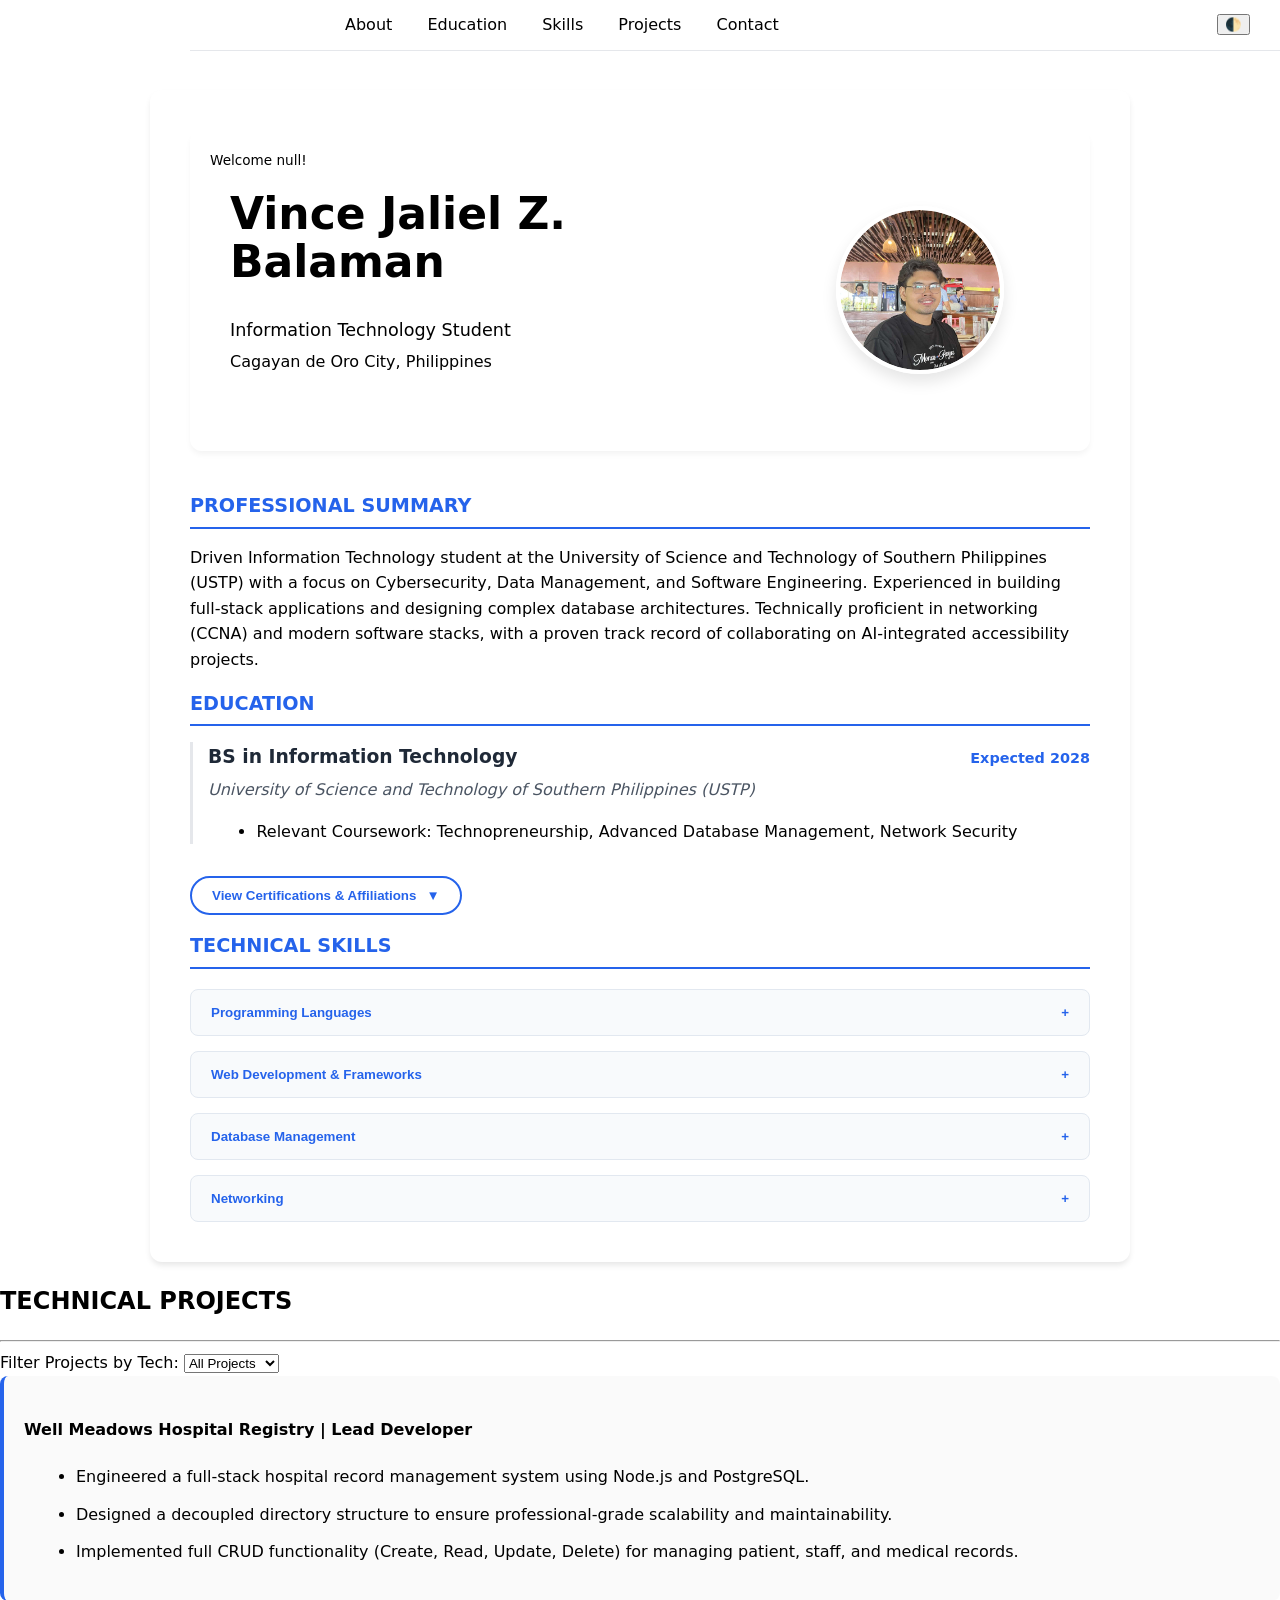
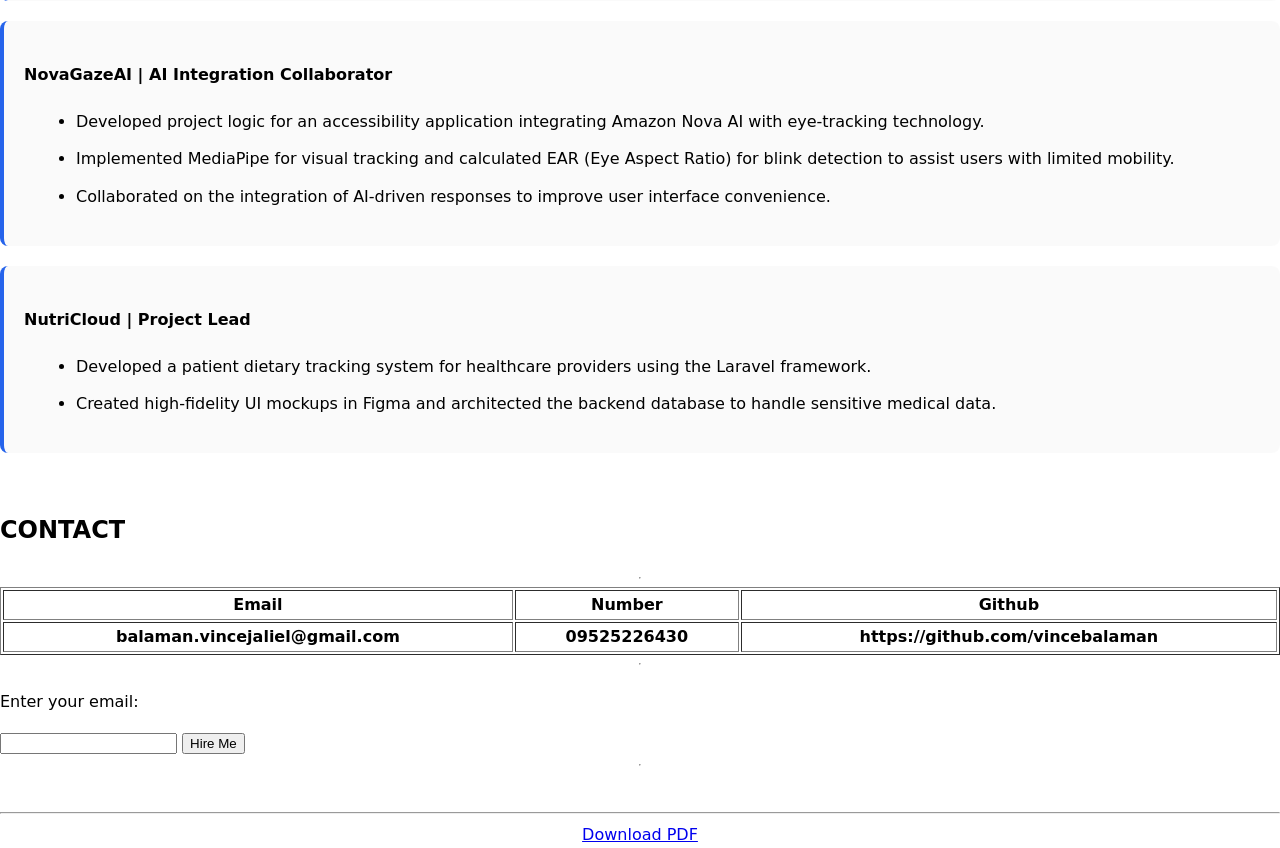
==== commit 71b991a6: "skills sorted" ====
--- a/resume.html
+++ b/resume.html
@@ -79,57 +79,54 @@
                 </div>
             </div>
         </section>
-        <div class="skills" id="skillsc">
-            <h2>TECHNICAL SKILLS</h2>
-            <hr>
-            <button class="skillsb" id="proglang">Programming Languages:</button>
-            <div class="skillsc" id="proglangc">
-                <ul>
-                    <li>Python</li>
-                    <li>Java</li>
-                    <li>C</li>
-                    <li>C++</li>
-                    <li>JavaScript</li>
-                    <li>PHP</li>
-                    <li>SQL</li>
-                </ul>
-            </div>
-            <button class="skillsb" id="frameworksb">Web Development & Frameworks:</button>
-            <div class="skillsc" id="frameworksc">
-                <ul>
-                    <li>Node.js</li>
-                    <li>Laravel</li>
-                    <li>HTML5</li>
-                    <li>CSS3</li>
-                    <li>Express.js</li>
-                </ul>
-            </div>
-            <button class="skillsb" id="datab">Database Management:</button>
-            <div class="skillsc" id="dbc">
-                <ul>
-                    <li>PostgreSQL</li>
-                    <li>MySQL</li>
-                    <li>Relational Algebra</li>
-                    <li>Normalization</li>
-                    <li>Query Optimization</li>
-                </ul>
-            </div>
-            <button class="skillsb" id="networkingb">Networking:</button>
-            <div class="skillsc" id="networkingc">
-                <ul>
-                    <li>Cisco Certified Network Associate (CCNA)</li>
-                    <li>Network Configuration</li>
-                    <li>Security Protocols</li>
-                </ul>
-            </div>
-            <button class="skillsb" id="toolsb">Tools & Platforms:</button>
-            <div class="skillsc" id="toolsc">
-                <ul>
-                    <li>Git/GitHub</li>
-                    <li>Linux System Administration (Debian / Ubuntu)</li>
-                    <li>Figma (UI/UX)</li>
-                </ul>
-            </div>
+        <section class="skills-section" id="skillsc">
+            <h2 class="section-title">Technical Skills</h2>
+            
+            <div class="skills-grid">
+                <div class="skill-category">
+                    <button class="skill-header" id="proglang">
+                        <span>Programming Languages</span>
+                        <span class="plus-icon">+</span>
+                    </button>
+                    <div class="skill-pills" id="proglangc">
+                        <span>Python</span> <span>Java</span> <span>C</span> 
+                        <span>C++</span> <span>JavaScript</span> <span>PHP</span> <span>SQL</span>
+                    </div>
+                </div>
+
+                <div class="skill-category">
+                    <button class="skill-header" id="frameworksb">
+                        <span>Web Development & Frameworks</span>
+                        <span class="plus-icon">+</span>
+                    </button>
+                    <div class="skill-pills" id="frameworksc">
+                        <span>Node.js</span> <span>Laravel</span> <span>HTML5</span> 
+                        <span>CSS3</span> <span>Express.js</span>
+                    </div>
+                </div>
+
+                <div class="skill-category">
+                    <button class="skill-header" id="datab">
+                        <span>Database Management</span>
+                        <span class="plus-icon">+</span>
+                    </button>
+                    <div class="skill-pills" id="dbc">
+                        <span>PostgreSQL</span> <span>MySQL</span> <span>Relational Algebra</span> 
+                        <span>Normalization</span> <span>Query Optimization</span>
+                    </div>
+                </div>
+
+                <div class="skill-category">
+                    <button class="skill-header" id="networkingb">
+                        <span>Networking</span>
+                        <span class="plus-icon">+</span>
+                    </button>
+                    <div class="skill-pills" id="networkingc">
+                        <span>Cisco Certified Network Associate (CCNA)</span> <span>Network Configuration</span> <span>Security Protocols</span>
+                    </div>
+                </div>
+            </div>
+        </section>
 
         </div>
         <div class="projects" id="projectsc">
--- a/resume.css
+++ b/resume.css
@@ -203,7 +203,6 @@
 .edu-date { font-weight: bold; color: #2563eb; font-size: 0.9rem; }
 .school-name { margin-top: 5px; color: #4b5563; font-style: italic; }
 
-/* The Modern Button */
 .more-btn {
     display: flex;
     align-items: center;
@@ -233,7 +232,6 @@
     transition: transform 0.3s ease;
 }
 
-/* The Collapsible Content */
 .certs-content {
     max-height: 0;
     overflow: hidden;
@@ -248,8 +246,63 @@
     border: 1px solid #e5e7eb;
 }
 
-.skills{
-    margin-bottom: 3%;
+.skills-grid {
+    display: grid;
+    grid-template-columns: 1fr; /* Stacked on mobile, 1fr 1fr on desktop */
+    gap: 15px;
+    margin-top: 20px;
+}
+
+/* Category Header Styling */
+.skill-header {
+    width: 100%;
+    display: flex;
+    justify-content: space-between;
+    align-items: center;
+    background: #f8fafc;
+    border: 1px solid #e2e8f0;
+    padding: 15px 20px;
+    border-radius: 8px;
+    color: #2563eb; /* Professional Blue */
+    font-weight: bold;
+    cursor: pointer;
+    transition: all 0.2s ease;
+}
+
+.skill-header:hover {
+    background: #eff6ff;
+    border-color: #2563eb;
+}
+
+/* Skill Pills Styling */
+.skill-pills {
+    max-height: 0;
+    overflow: hidden;
+    transition: max-height 0.3s ease-out;
+    display: flex;
+    flex-wrap: wrap;
+    gap: 10px;
+    padding: 0 10px;
+    text-align: center;
+}
+
+.skill-pills span {
+    background: #e2e8f0;
+    color: #475569;
+    padding: 6px 14px;
+    border-radius: 20px;
+    font-size: 0.9rem;
+    font-weight: 500;
+    margin-top: 1%;
+}
+
+.skill-header.active + .skill-pills {
+    padding: 15px 10px;
+    max-height: 200px; /* Adjust based on content */
+}
+
+.skill-header.active .plus-icon {
+    transform: rotate(45deg);
 }
 
 .projects{
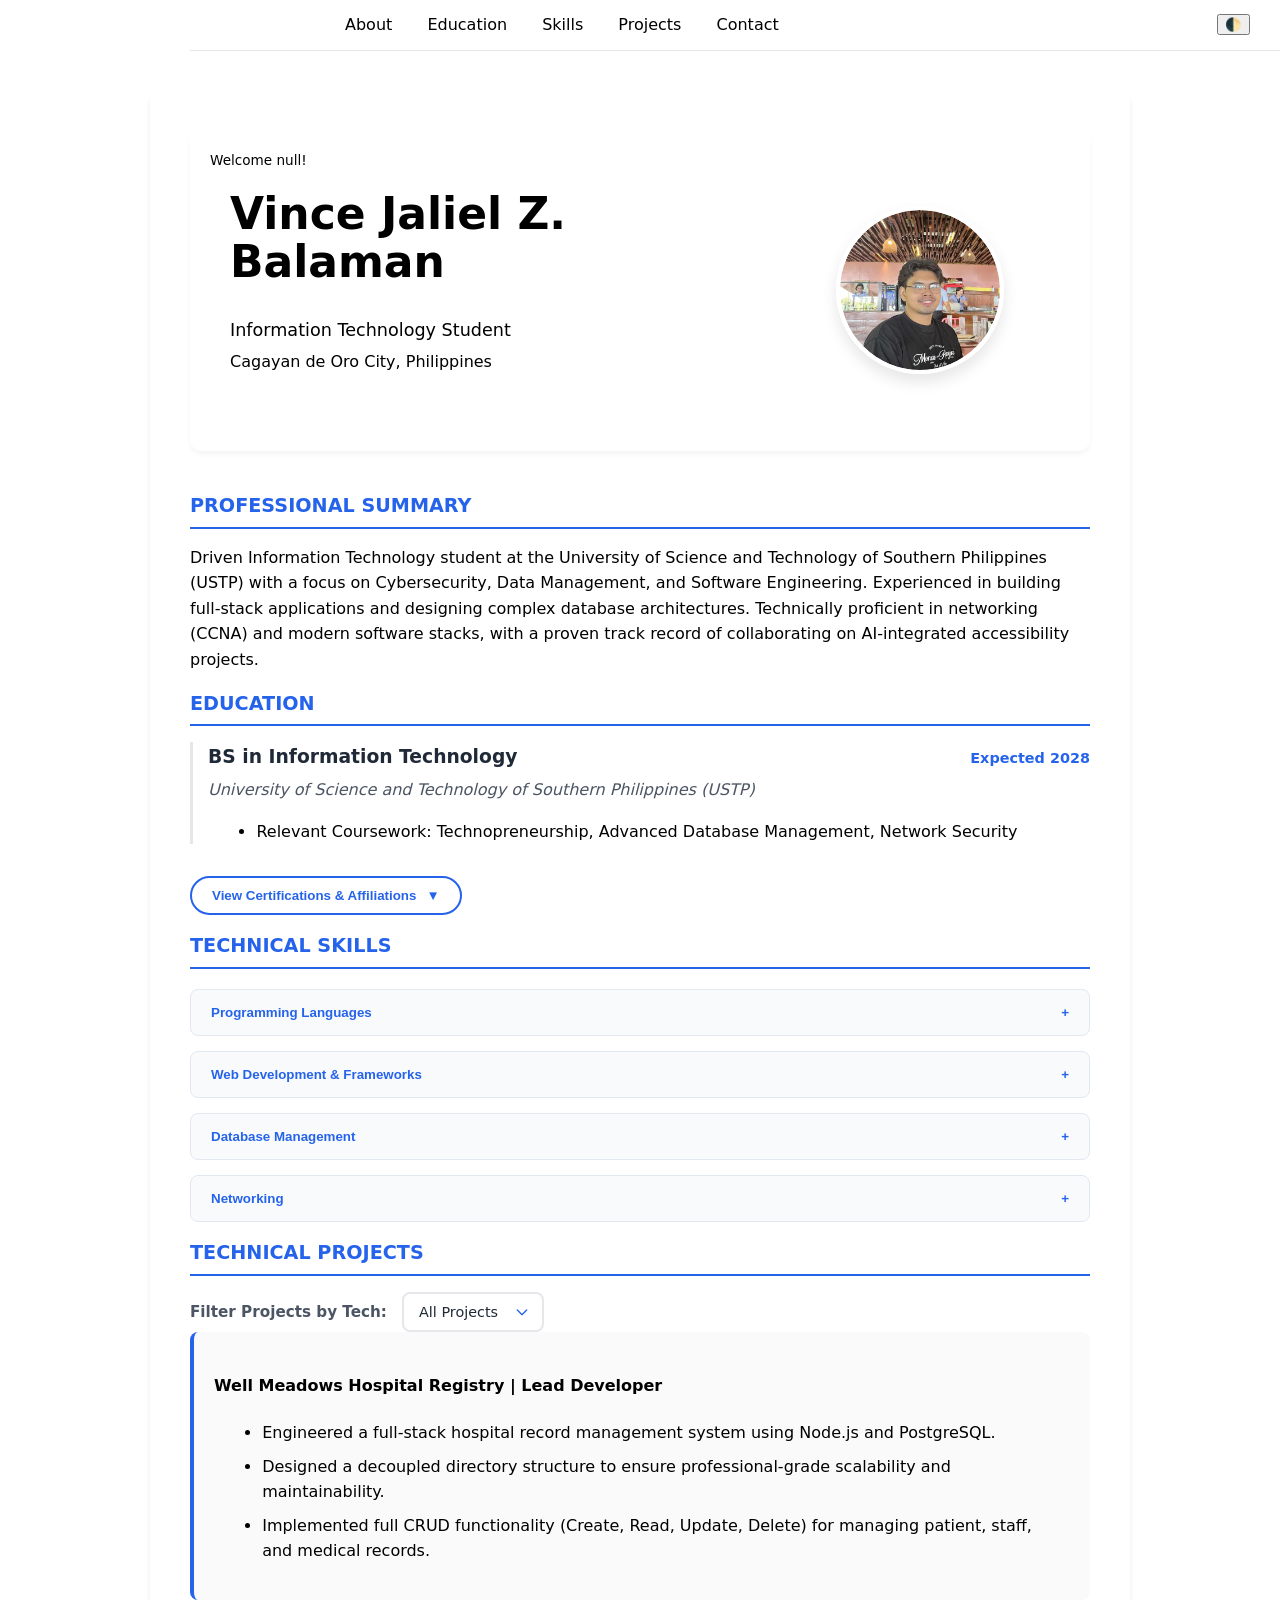
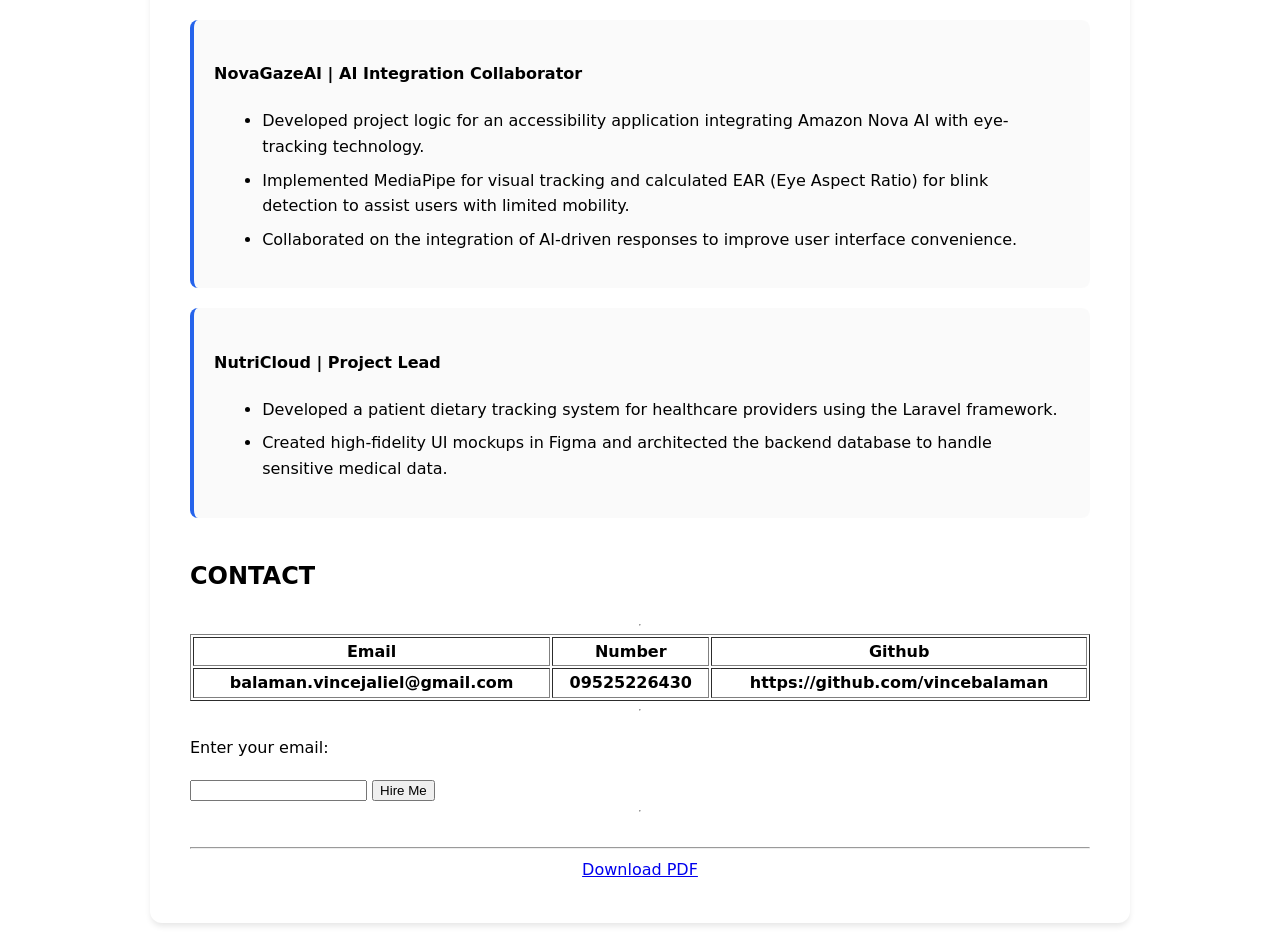
==== commit 570e0831: "projects sorted" ====
--- a/resume.html
+++ b/resume.html
@@ -128,10 +128,8 @@
             </div>
         </section>
 
-        </div>
         <div class="projects" id="projectsc">
-            <h2>TECHNICAL PROJECTS</h2>
-            <hr>
+            <h2 class="section-title">TECHNICAL PROJECTS</h2>
             <label for="project-filter">Filter Projects by Tech:</label>
             <select id="project-filter">
                 <option value="all">All Projects</option>
--- a/resume.css
+++ b/resume.css
@@ -305,31 +305,44 @@
     transform: rotate(45deg);
 }
 
-.projects{
-    margin-bottom: 3%;
+label[for="project-filter"] {
+    font-weight: 600;
+    color: #4b5563;
+    margin-right: 10px;
+    font-size: 0.95rem;
+}
+
+#project-filter {
+    appearance: none; /* Removes default browser arrow */
+    background-color: #ffffff;
+    border: 2px solid #e5e7eb;
+    border-radius: 8px;
+    padding: 10px 40px 10px 15px;
+    font-size: 0.9rem;
+    font-family: inherit;
+    color: #1f2937;
+    cursor: pointer;
+    transition: all 0.2s ease;
+    background-image: url("data:image/svg+xml,%3Csvg xmlns='http://www.w3.org/2000/svg' fill='none' viewBox='0 0 24 24' stroke='%232563eb'%3E%3Cpath stroke-linecap='round' stroke-linejoin='round' stroke-width='2' d='M19 9l-7 7-7-7'%3E%3C/path%3E%3C/svg%3E");
+    background-repeat: no-repeat;
+    background-position: right 12px center;
+    background-size: 16px;
+}
+
+#project-filter:hover {
+    border-color: #2563eb; /* Professional Blue */
+    box-shadow: 0 0 0 3px rgba(37, 99, 235, 0.1);
+}
+
+#project-filter:focus {
+    outline: none;
+    border-color: #2563eb;
 }
 
 .contact{
     margin-bottom: 3%;
 }
 
-
-.skillsb{
-    color: blue;
-    font-size: 100%;
-    font-weight: bold;
-    background-color: transparent;
-    border: none;
-    cursor: pointer;
-    transition: 0.4s;
-    margin-bottom: 1%;
-    margin-top: 1%;
-}
-
-.active, .skillsb:hover {
-    color: black;
-}
-
 #proglangc{
     display: flex;
     flex-direction: column;
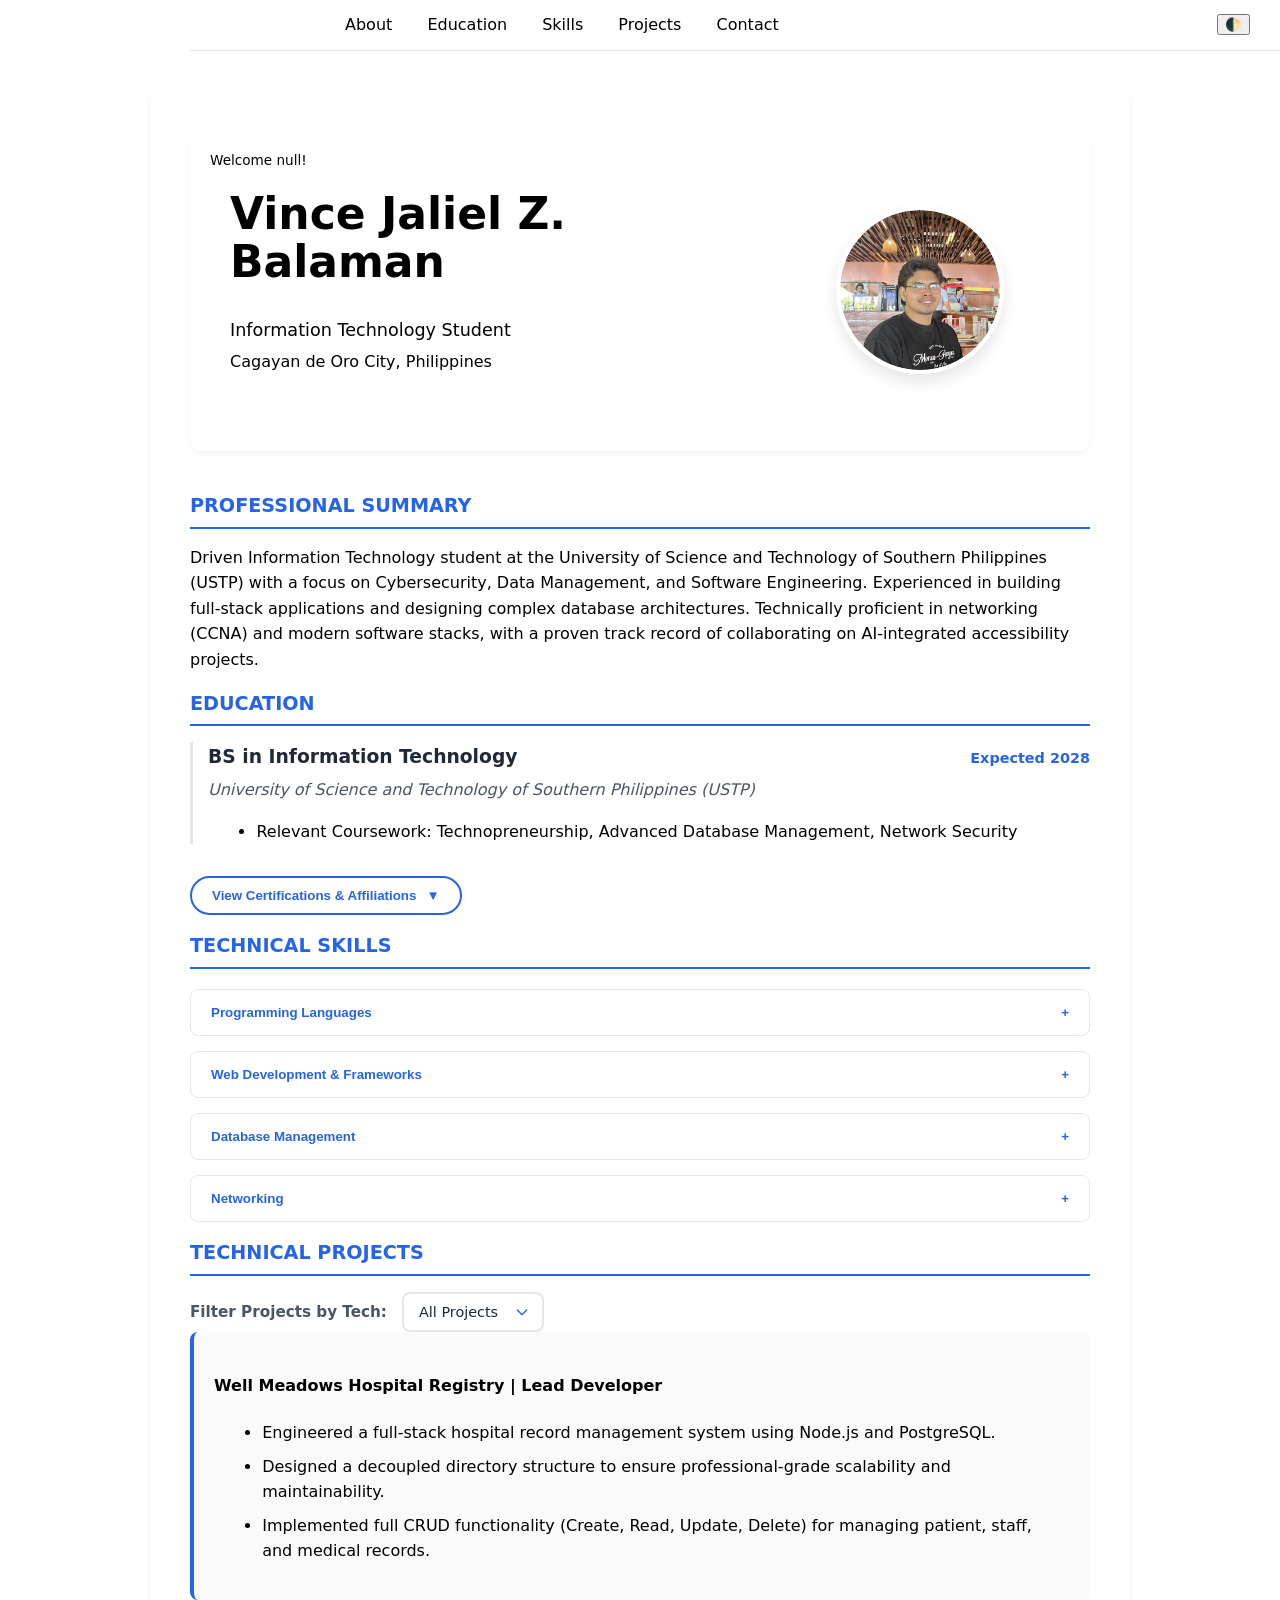
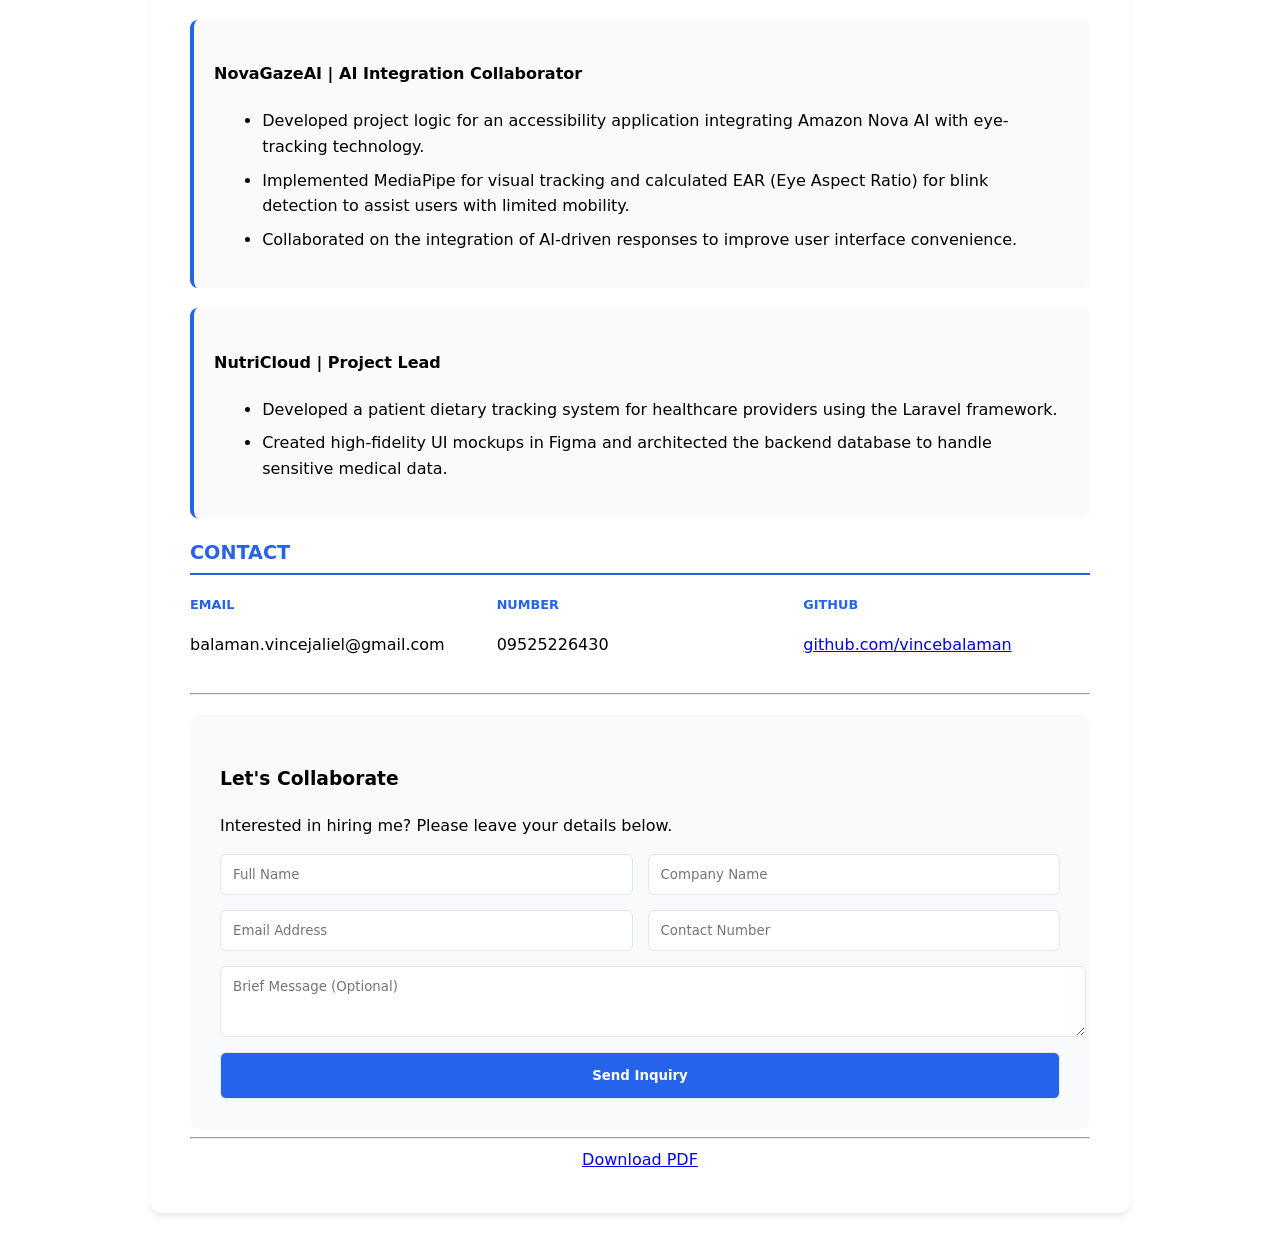
==== commit f3c69301: "final version w/ the prompts" ====
--- a/resume.html
+++ b/resume.html
@@ -166,34 +166,38 @@
         </div>
 
         <div class="contact" id="contactc">
-            <h2>CONTACT</h2>
+            <h2 class="section-title">CONTACT</h2>
+            <div class="contact-info-grid">
+                <div class="info-item">
+                    <strong>Email</strong>
+                    <p>balaman.vincejaliel@gmail.com</p>
+                </div>
+                <div class="info-item">
+                    <strong>Number</strong>
+                    <p>09525226430</p>
+                </div>
+                <div class="info-item">
+                    <strong>GitHub</strong>
+                    <p><a href="https://github.com/vincebalaman" target="_blank">github.com/vincebalaman</a></p>
+                </div>
+            </div>
+
             <hr>
-            <table border="1">
-                <tr>
-                    <th>Email</th>
-                    <th>Number</th>
-                    <th>Github</th>
-                </tr>
-                <tr>
-                    <th>balaman.vincejaliel@gmail.com</th>
-                    <th>09525226430</th>
-                    <th>https://github.com/vincebalaman</th>
-                </tr>
-            </table>
-            <hr>
-            <form class="hform">
-                <p>Enter your email: </p>
-                <input type="email" id="user-email">
-                <input type="submit" value="Hire Me">
-            </form>
-            <hr>
-            <div id="contact-panel" style="display:none; position:fixed; top:20%; left:30%; background:white; padding:20px; border:1px solid #ccc;">
-                <form >
-                    <input type="text" name="name" value="Vince Balaman">
+            <div class="hire-form-container">
+                <h3>Let's Collaborate</h3>
+                <p>Interested in hiring me? Please leave your details below.</p>
+                <form class="hform" id="recruitment-form">
+                    <div class="form-group">
+                        <input type="text" id="user-name" placeholder="Full Name" required>
+                        <input type="text" id="user-company" placeholder="Company Name" required>
+                    </div>
+                    <div class="form-group">
+                        <input type="email" id="user-email" placeholder="Email Address" required>
+                        <input type="tel" id="user-phone" placeholder="Contact Number" required>
+                    </div>
+                    <textarea id="user-message" placeholder="Brief Message (Optional)" rows="3"></textarea>
+                    <input type="submit" value="Send Inquiry" class="submit-btn">
                 </form>
-                <h3>Contact Me</h3>
-                <p>Email: example@email.com</p>
-                <button id="close-panel">Close</button>
             </div>
         </div>
         <div class="download">
--- a/resume.css
+++ b/resume.css
@@ -259,7 +259,7 @@
     display: flex;
     justify-content: space-between;
     align-items: center;
-    background: #f8fafc;
+    background: transparent;
     border: 1px solid #e2e8f0;
     padding: 15px 20px;
     border-radius: 8px;
@@ -270,7 +270,7 @@
 }
 
 .skill-header:hover {
-    background: #eff6ff;
+    background: transparent;
     border-color: #2563eb;
 }
 
@@ -284,6 +284,7 @@
     gap: 10px;
     padding: 0 10px;
     text-align: center;
+    background-color: transparent;
 }
 
 .skill-pills span {
@@ -299,6 +300,7 @@
 .skill-header.active + .skill-pills {
     padding: 15px 10px;
     max-height: 200px; /* Adjust based on content */
+    color: black;
 }
 
 .skill-header.active .plus-icon {
@@ -339,10 +341,6 @@
     border-color: #2563eb;
 }
 
-.contact{
-    margin-bottom: 3%;
-}
-
 #proglangc{
     display: flex;
     flex-direction: column;
@@ -388,13 +386,62 @@
     transition: max-height 0.2s ease-out;
 }
 
-.contact{
-    display: flex;
-    flex-direction: column;
-}
-
-.hform{
-    align-items: center;
+.contact-info-grid {
+    display: grid;
+    grid-template-columns: repeat(auto-fit, minmax(200px, 1fr));
+    gap: 20px;
+    margin: 20px 0;
+}
+
+.info-item strong {
+    display: block;
+    color: #2563eb;
+    font-size: 0.8rem;
+    text-transform: uppercase;
+}
+
+.hire-form-container {
+    background: #f8fafc;
+    padding: 30px;
+    border-radius: 12px;
+    margin-top: 20px;
+}
+
+.hform {
+    display: flex;
+    flex-direction: column;
+    gap: 15px;
+}
+
+.form-group {
+    display: flex;
+    gap: 15px;
+}
+
+.hform input, .hform textarea {
+    width: 100%;
+    padding: 12px;
+    border: 1px solid #e2e8f0;
+    border-radius: 6px;
+    font-family: inherit;
+}
+
+.submit-btn {
+    background-color: #2563eb !important;
+    color: white !important;
+    font-weight: bold;
+    border: none;
+    padding: 15px !important;
+    cursor: pointer;
+    transition: background 0.3s;
+}
+
+.submit-btn:hover {
+    background-color: #1d4ed8 !important;
+}
+
+.dark-theme .hire-form-container {
+    background: #1e293b;
 }
 
 .download{
